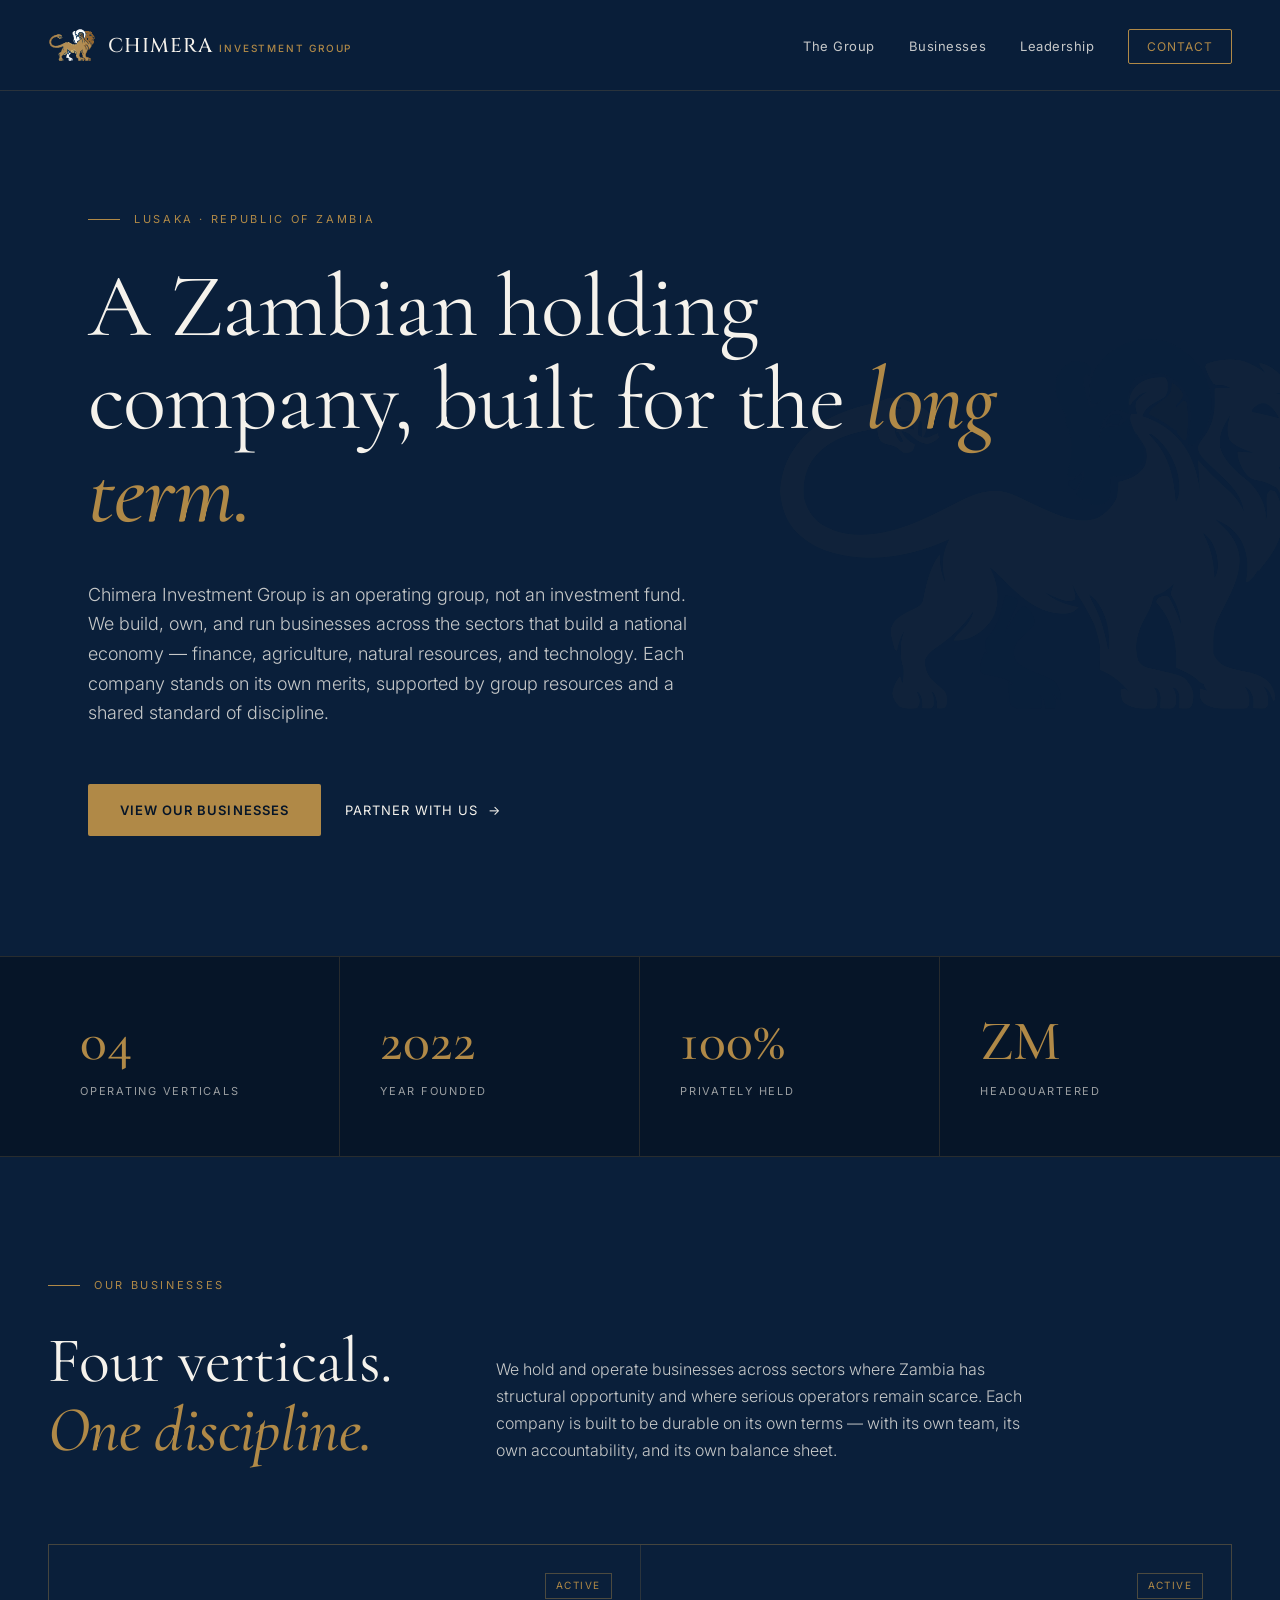
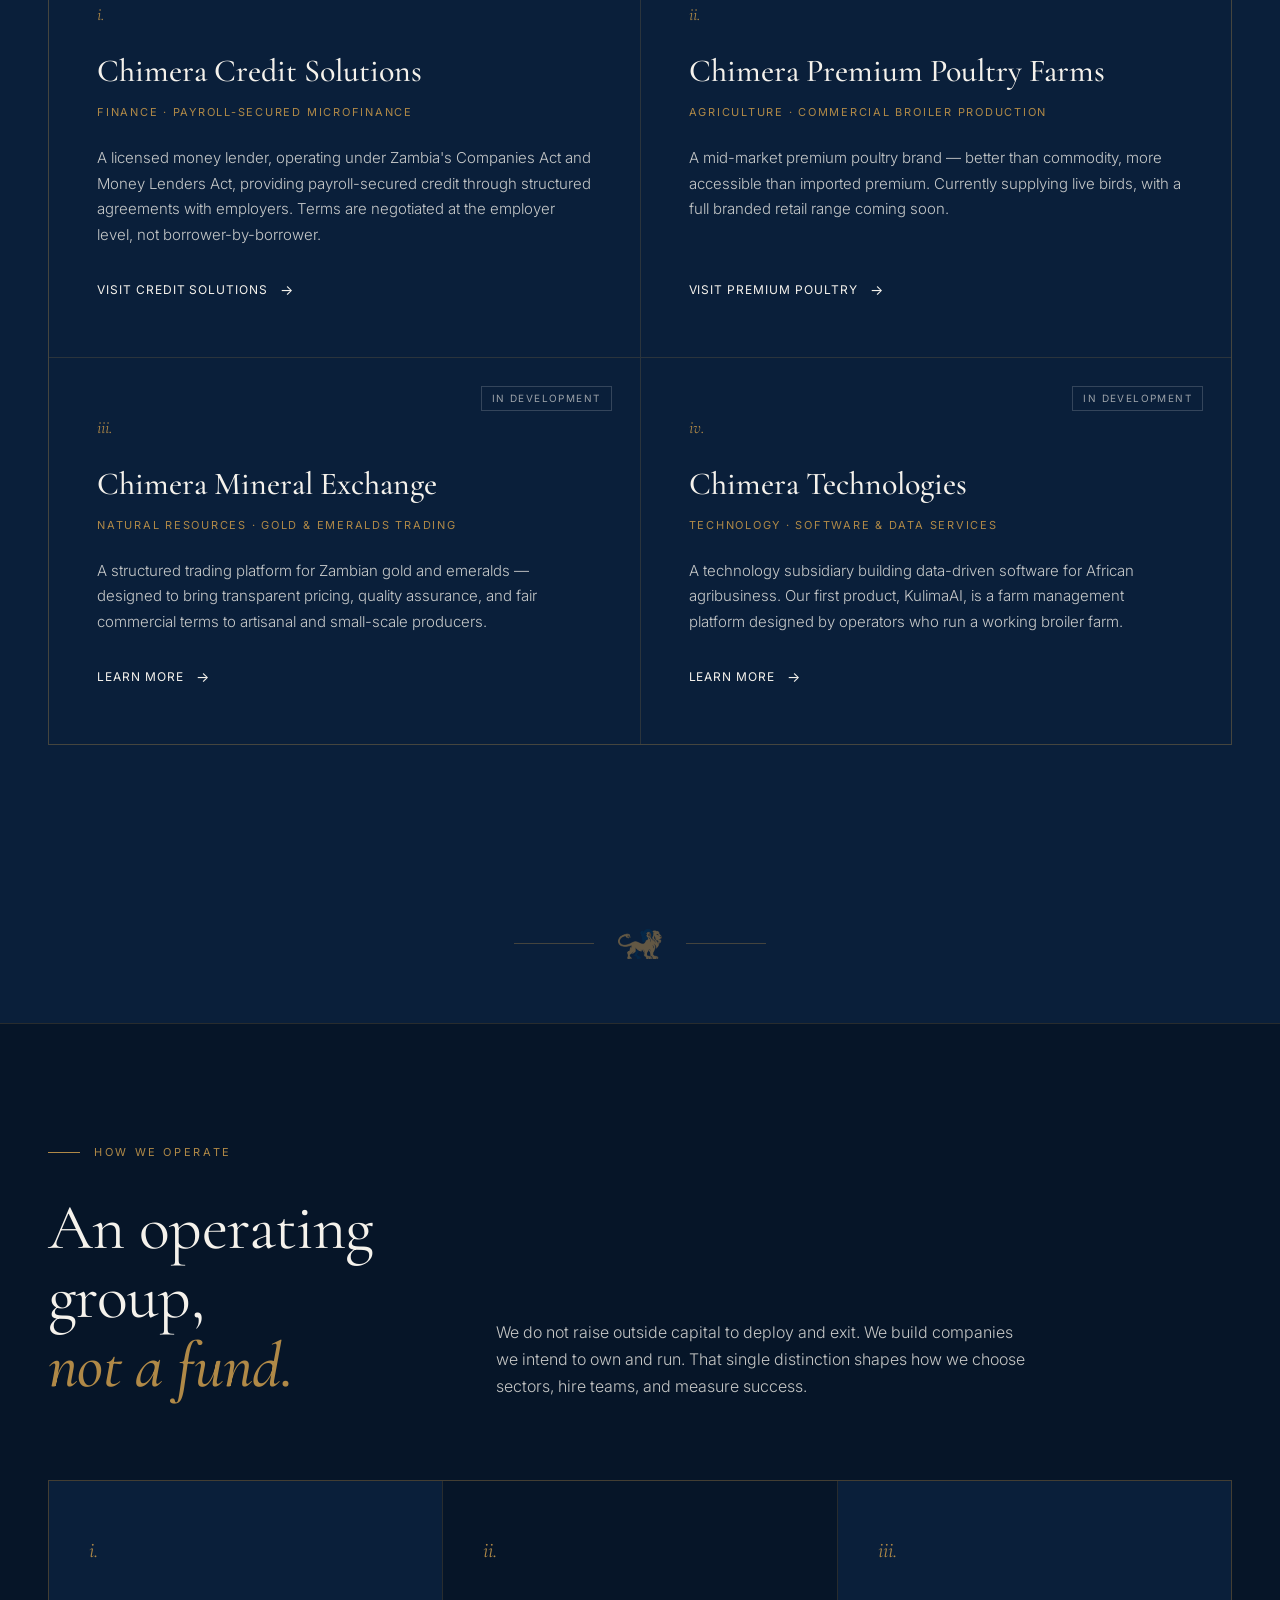
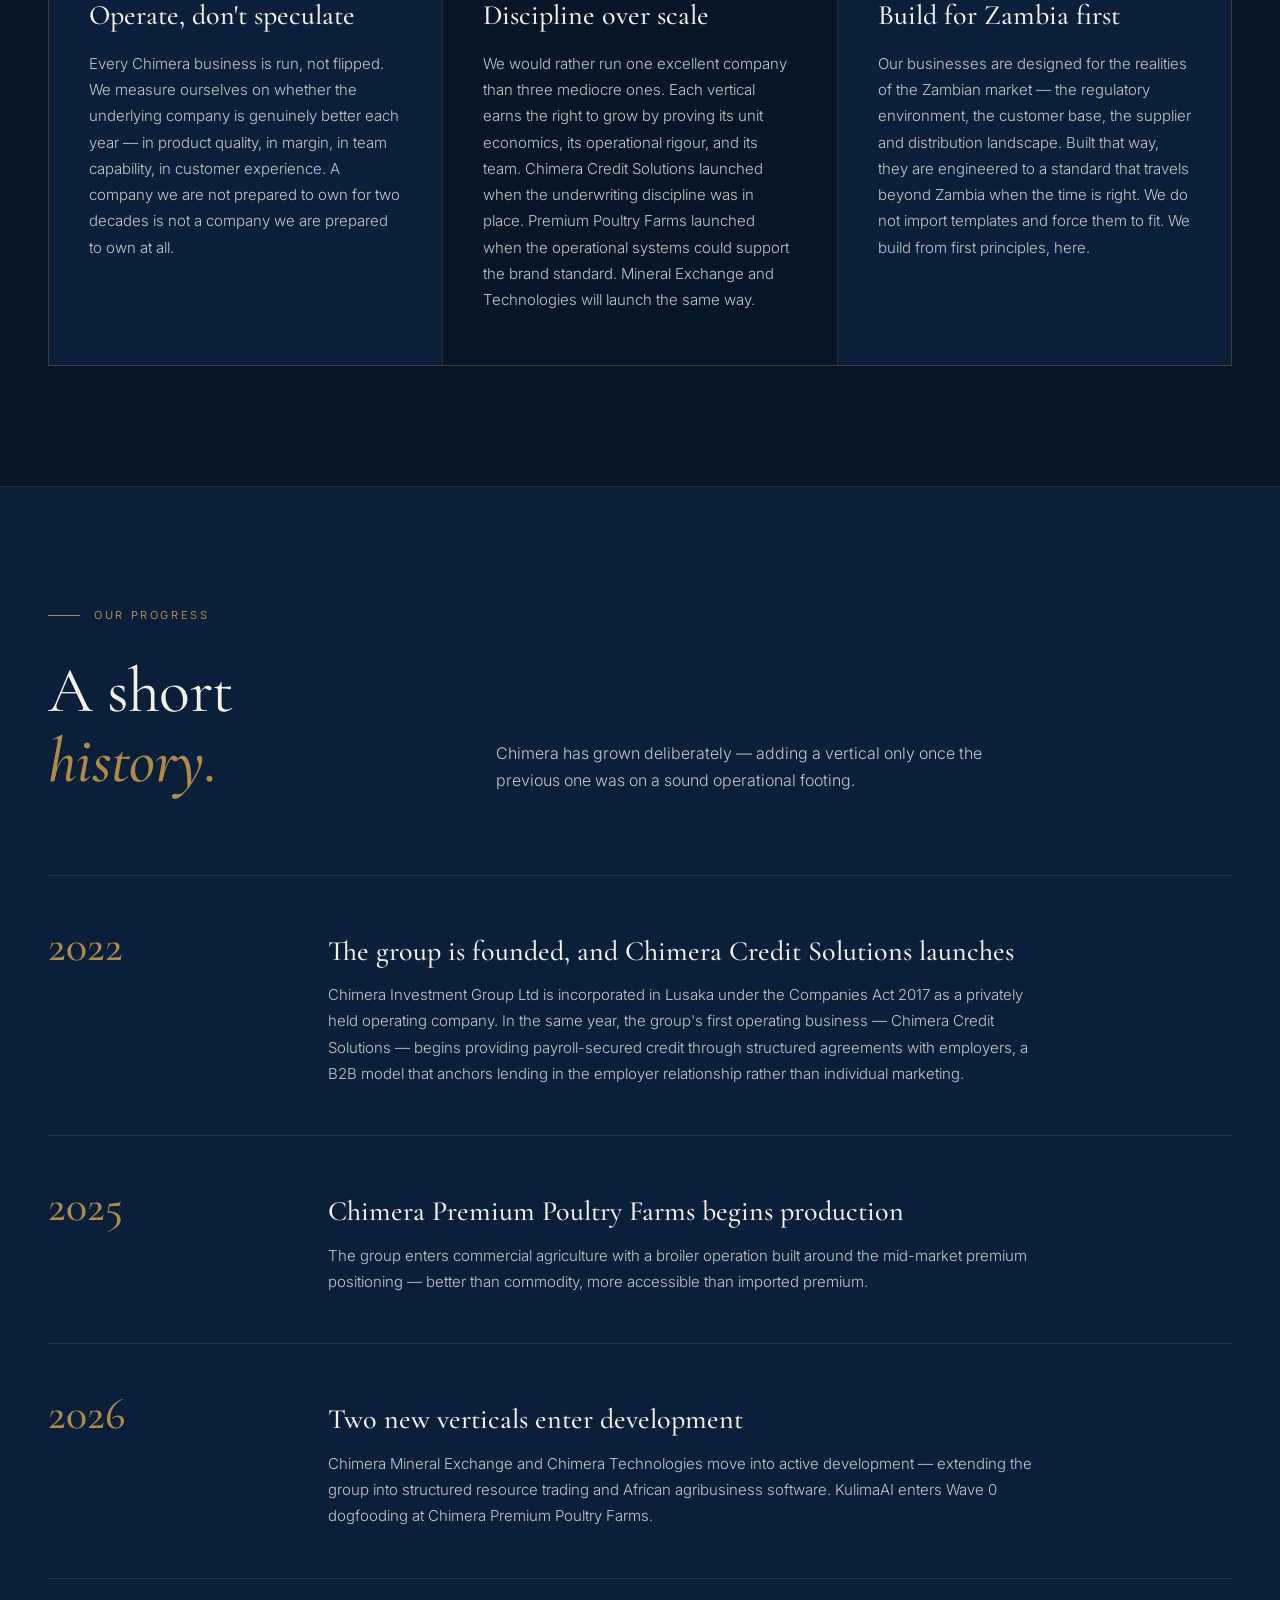
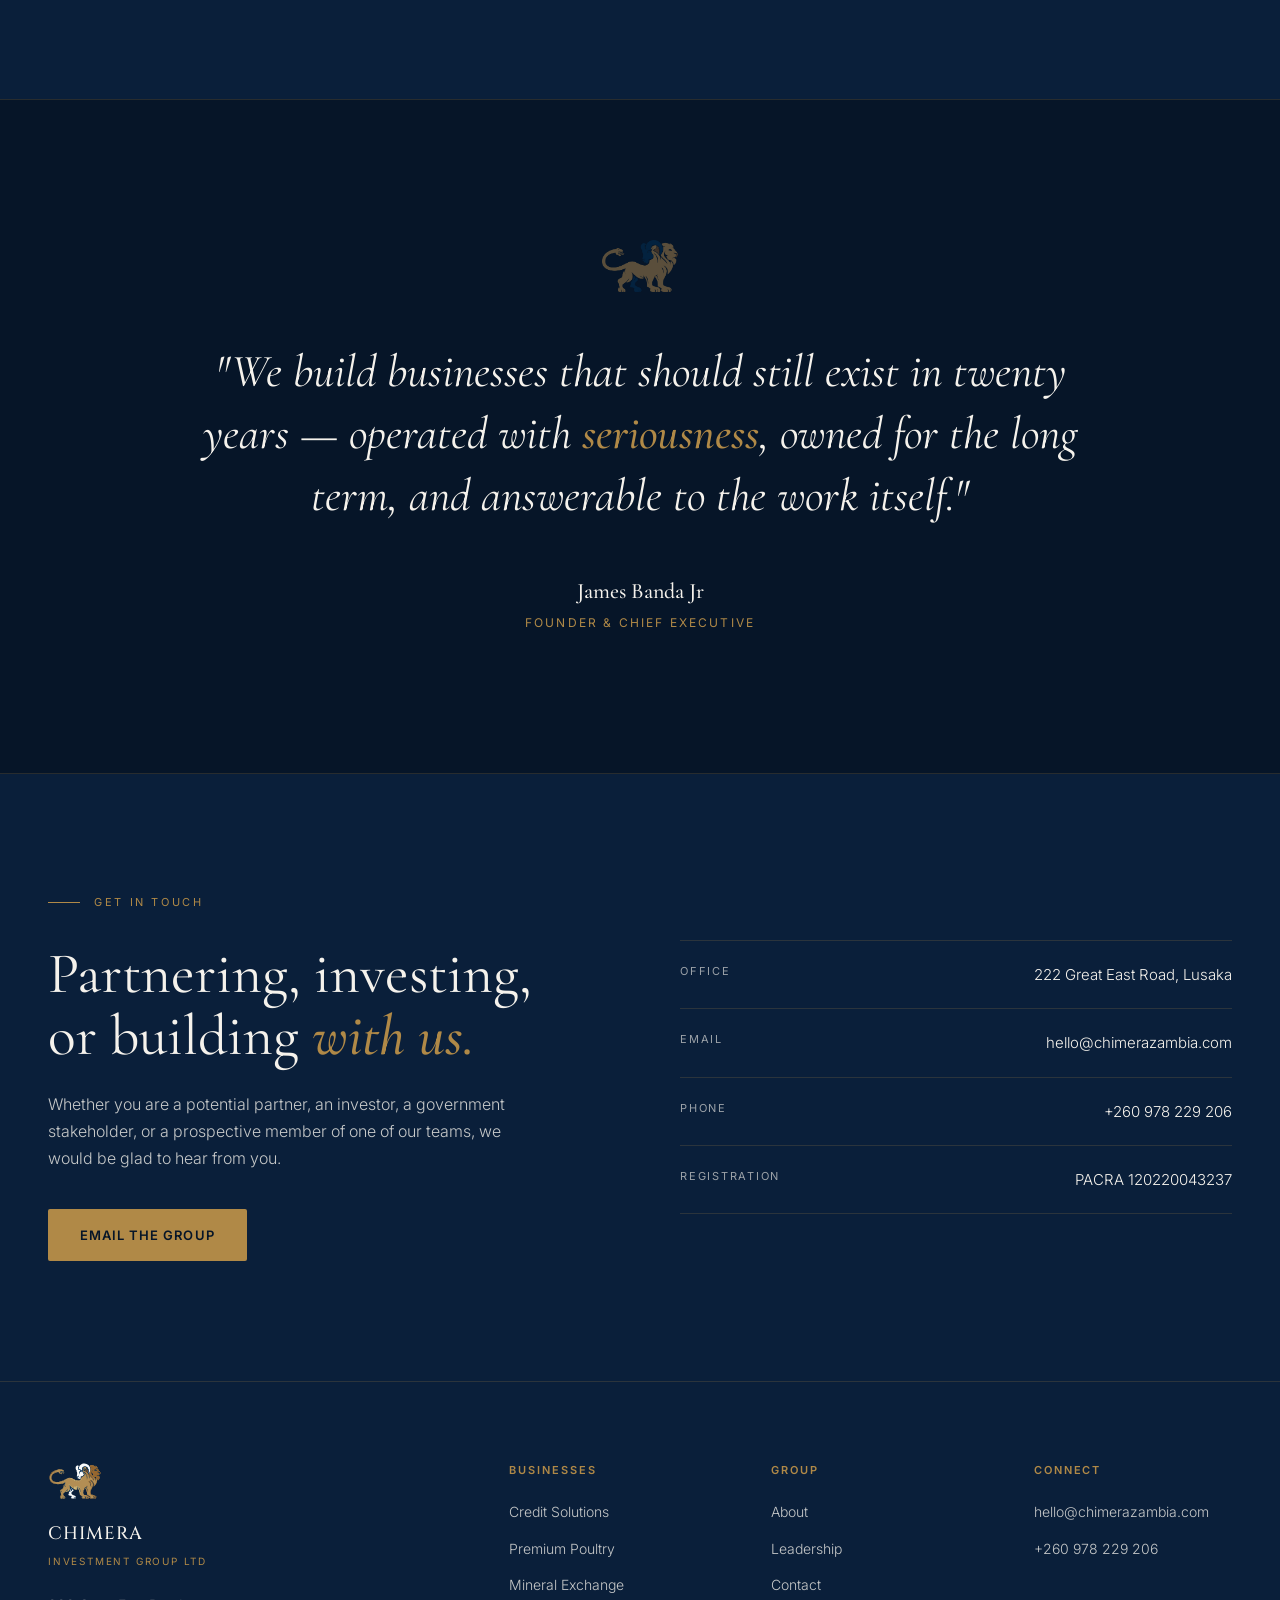
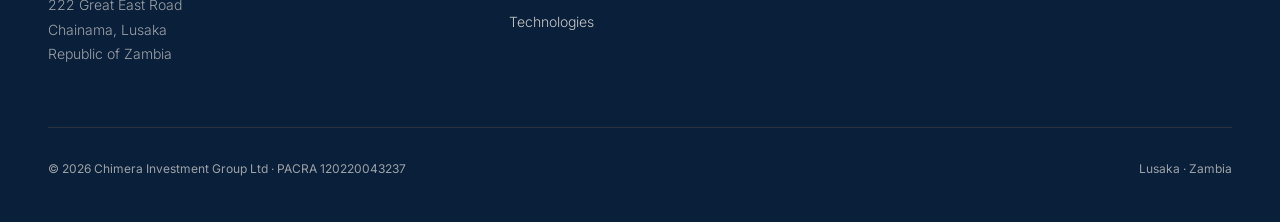
==== index.html @ 6d08f5a2 "Add files via upload Initial site" ====
<!DOCTYPE html>
<html lang="en">
<head>
<meta charset="UTF-8">
<meta name="viewport" content="width=device-width, initial-scale=1.0">
<title>Chimera Investment Group — Lusaka, Zambia</title>
<meta name="description" content="A Zambian operating group building durable businesses across finance, agriculture, natural resources, and technology.">
<link rel="preconnect" href="https://fonts.googleapis.com">
<link rel="preconnect" href="https://fonts.gstatic.com" crossorigin>
<link href="https://fonts.googleapis.com/css2?family=Cinzel:wght@400;500;600&family=Cormorant+Garamond:ital,wght@0,400;0,500;0,600;1,400;1,500&family=Inter:wght@300;400;500;600&display=swap" rel="stylesheet">
<link rel="icon" type="image/png" sizes="32x32" href="assets/favicon-32.png">
<link rel="icon" type="image/png" sizes="16x16" href="assets/favicon-16.png">
<link rel="apple-touch-icon" sizes="180x180" href="assets/apple-touch-icon.png">
<link rel="icon" href="assets/favicon.ico" sizes="any">
<meta property="og:type" content="website">
<meta property="og:site_name" content="Chimera Investment Group">
<meta property="og:title" content="Chimera Investment Group — Lusaka, Zambia">
<meta property="og:description" content="A Zambian operating group building durable businesses across finance, agriculture, natural resources, and technology.">
<meta property="og:url" content="https://chimerazambia.com/">
<meta property="og:image" content="https://chimerazambia.com/assets/chimera-logo-navy-bg.jpg">
<meta property="og:image:width" content="842">
<meta property="og:image:height" content="596">
<meta name="twitter:card" content="summary_large_image">
<meta name="twitter:title" content="Chimera Investment Group — Lusaka, Zambia">
<meta name="twitter:description" content="A Zambian operating group building durable businesses across finance, agriculture, natural resources, and technology.">
<meta name="twitter:image" content="https://chimerazambia.com/assets/chimera-logo-navy-bg.jpg">
<link rel="stylesheet" href="styles.css">
</head>
<body>

<!-- =============================================================
     NAVIGATION
     ============================================================= -->
<nav>
  <a href="index.html" class="logo">
    <img class="logo-mark" src="assets/chimera-mark-navy.svg" alt="Chimera Investment Group" width="44" height="31">
    <span class="logo-name">
      CHIMERA
      <span class="logo-sub">Investment Group</span>
    </span>
  </a>
  <ul class="nav-links">
    <li><a href="about.html">The Group</a></li>
    <li><a href="businesses.html">Businesses</a></li>
    <li><a href="leadership.html">Leadership</a></li>
    <li><a href="contact.html" class="nav-contact">Contact</a></li>
  </ul>
</nav>

<!-- =============================================================
     HERO
     ============================================================= -->
<section class="hero">
  <!-- Chimera mark watermark - decorative signature element -->
  <img class="hero-watermark" src="assets/chimera-mark-hires.png" alt="">

  <div class="eyebrow">Lusaka · Republic of Zambia</div>
  <h1>A Zambian holding company, built for the <em>long term.</em></h1>
  <p class="hero-lead">
    Chimera Investment Group is an operating group, not an investment fund. We build, own, and run businesses across the sectors that build a national economy — finance, agriculture, natural resources, and technology. Each company stands on its own merits, supported by group resources and a shared standard of discipline.
  </p>
  <div class="hero-actions">
    <a href="businesses.html" class="btn-primary">View our businesses</a>
    <a href="contact.html" class="btn-text">Partner with us</a>
  </div>
</section>

<!-- =============================================================
     GLANCE BAND
     ============================================================= -->
<div class="glance">
  <div class="glance-inner">
    <div class="glance-cell">
      <div class="glance-value">04</div>
      <div class="glance-label">Operating Verticals</div>
    </div>
    <div class="glance-cell">
      <div class="glance-value">2022</div>
      <div class="glance-label">Year Founded</div>
    </div>
    <div class="glance-cell">
      <div class="glance-value">100%</div>
      <div class="glance-label">Privately Held</div>
    </div>
    <div class="glance-cell">
      <div class="glance-value">ZM</div>
      <div class="glance-label">Headquartered</div>
    </div>
  </div>
</div>

<!-- =============================================================
     THE BUSINESSES
     ============================================================= -->
<section class="section">
  <div class="section-inner">
    <div class="section-head">
      <div>
        <div class="eyebrow">Our Businesses</div>
        <h2 class="section-title">Four verticals.<br><em>One discipline.</em></h2>
      </div>
      <p class="section-intro">
        We hold and operate businesses across sectors where Zambia has structural opportunity and where serious operators remain scarce. Each company is built to be durable on its own terms — with its own team, its own accountability, and its own balance sheet.
      </p>
    </div>

    <div class="sub-grid">
      <div class="sub-card">
        <span class="sub-status">Active</span>
        <div class="sub-number">i.</div>
        <h3 class="sub-name">Chimera Credit Solutions</h3>
        <div class="sub-sector">Finance · Payroll-Secured Microfinance</div>
        <p class="sub-desc">A licensed money lender, operating under Zambia's Companies Act and Money Lenders Act, providing payroll-secured credit through structured agreements with employers. Terms are negotiated at the employer level, not borrower-by-borrower.</p>
        <a href="businesses.html#credit" class="sub-link">Visit Credit Solutions</a>
      </div>

      <div class="sub-card">
        <span class="sub-status">Active</span>
        <div class="sub-number">ii.</div>
        <h3 class="sub-name">Chimera Premium Poultry Farms</h3>
        <div class="sub-sector">Agriculture · Commercial Broiler Production</div>
        <p class="sub-desc">A mid-market premium poultry brand — better than commodity, more accessible than imported premium. Currently supplying live birds, with a full branded retail range coming soon.</p>
        <a href="businesses.html#poultry" class="sub-link">Visit Premium Poultry</a>
      </div>

      <div class="sub-card">
        <span class="sub-status dev">In Development</span>
        <div class="sub-number">iii.</div>
        <h3 class="sub-name">Chimera Mineral Exchange</h3>
        <div class="sub-sector">Natural Resources · Gold &amp; Emeralds Trading</div>
        <p class="sub-desc">A structured trading platform for Zambian gold and emeralds — designed to bring transparent pricing, quality assurance, and fair commercial terms to artisanal and small-scale producers.</p>
        <a href="businesses.html#minerals" class="sub-link">Learn More</a>
      </div>

      <div class="sub-card">
        <span class="sub-status dev">In Development</span>
        <div class="sub-number">iv.</div>
        <h3 class="sub-name">Chimera Technologies</h3>
        <div class="sub-sector">Technology · Software &amp; Data Services</div>
        <p class="sub-desc">A technology subsidiary building data-driven software for African agribusiness. Our first product, KulimaAI, is a farm management platform designed by operators who run a working broiler farm.</p>
        <a href="businesses.html#tech" class="sub-link">Learn More</a>
      </div>
    </div>
  </div>
</section>

<!-- Fleuron section divider — signature element -->
<div class="fleuron">
  <span class="fleuron-rule left"></span>
  <img class="fleuron-mark" src="assets/chimera-mark-hires.png" alt="">
  <span class="fleuron-rule right"></span>
</div>

<!-- =============================================================
     HOW WE OPERATE
     ============================================================= -->
<section class="section section-deep">
  <div class="section-inner">
    <div class="section-head">
      <div>
        <div class="eyebrow">How We Operate</div>
        <h2 class="section-title">An operating group,<br><em>not a fund.</em></h2>
      </div>
      <p class="section-intro">
        We do not raise outside capital to deploy and exit. We build companies we intend to own and run. That single distinction shapes how we choose sectors, hire teams, and measure success.
      </p>
    </div>

    <div class="approach-grid">
      <div class="approach-item approach-item-light">
        <div class="approach-num">i.</div>
        <h3 class="approach-title">Operate, don't speculate</h3>
        <p class="approach-text">Every Chimera business is run, not flipped. We measure ourselves on whether the underlying company is genuinely better each year — in product quality, in margin, in team capability, in customer experience. A company we are not prepared to own for two decades is not a company we are prepared to own at all.</p>
      </div>
      <div class="approach-item">
        <div class="approach-num">ii.</div>
        <h3 class="approach-title">Discipline over scale</h3>
        <p class="approach-text">We would rather run one excellent company than three mediocre ones. Each vertical earns the right to grow by proving its unit economics, its operational rigour, and its team. Chimera Credit Solutions launched when the underwriting discipline was in place. Premium Poultry Farms launched when the operational systems could support the brand standard. Mineral Exchange and Technologies will launch the same way.</p>
      </div>
      <div class="approach-item approach-item-light">
        <div class="approach-num">iii.</div>
        <h3 class="approach-title">Build for Zambia first</h3>
        <p class="approach-text">Our businesses are designed for the realities of the Zambian market — the regulatory environment, the customer base, the supplier and distribution landscape. Built that way, they are engineered to a standard that travels beyond Zambia when the time is right. We do not import templates and force them to fit. We build from first principles, here.</p>
      </div>
    </div>
  </div>
</section>

<!-- =============================================================
     MILESTONES
     ============================================================= -->
<section class="section">
  <div class="section-inner">
    <div class="section-head">
      <div>
        <div class="eyebrow">Our Progress</div>
        <h2 class="section-title">A short<br><em>history.</em></h2>
      </div>
      <p class="section-intro">
        Chimera has grown deliberately — adding a vertical only once the previous one was on a sound operational footing.
      </p>
    </div>
    <div class="timeline">
      <div class="milestone">
        <div class="milestone-year">2022</div>
        <div class="milestone-body">
          <h4>The group is founded, and Chimera Credit Solutions launches</h4>
          <p>Chimera Investment Group Ltd is incorporated in Lusaka under the Companies Act 2017 as a privately held operating company. In the same year, the group's first operating business — Chimera Credit Solutions — begins providing payroll-secured credit through structured agreements with employers, a B2B model that anchors lending in the employer relationship rather than individual marketing.</p>
        </div>
      </div>
      <div class="milestone">
        <div class="milestone-year">2025</div>
        <div class="milestone-body">
          <h4>Chimera Premium Poultry Farms begins production</h4>
          <p>The group enters commercial agriculture with a broiler operation built around the mid-market premium positioning — better than commodity, more accessible than imported premium.</p>
        </div>
      </div>
      <div class="milestone">
        <div class="milestone-year">2026</div>
        <div class="milestone-body">
          <h4>Two new verticals enter development</h4>
          <p>Chimera Mineral Exchange and Chimera Technologies move into active development — extending the group into structured resource trading and African agribusiness software. KulimaAI enters Wave 0 dogfooding at Chimera Premium Poultry Farms.</p>
        </div>
      </div>
    </div>
  </div>
</section>

<!-- =============================================================
     FOUNDER'S LETTER / PULL QUOTE
     ============================================================= -->
<section class="letter section-deep">
  <div class="letter-inner">
    <img class="letter-mark" src="assets/chimera-mark-hires.png" alt="">
    <p class="pull-quote">
      "We build businesses that should still exist in twenty years — operated with <em>seriousness</em>, owned for the long term, and answerable to the work itself."
    </p>
    <div class="quote-name">James Banda Jr</div>
    <div class="quote-title">Founder &amp; Chief Executive</div>
  </div>
</section>

<!-- =============================================================
     CONTACT CTA
     ============================================================= -->
<section class="section">
  <div class="section-inner">
    <div class="contact-grid">
      <div>
        <div class="eyebrow">Get in touch</div>
        <h2 class="contact-title">Partnering, investing,<br>or building <em>with us.</em></h2>
        <p class="contact-text">
          Whether you are a potential partner, an investor, a government stakeholder, or a prospective member of one of our teams, we would be glad to hear from you.
        </p>
        <a href="mailto:hello@chimerazambia.com" class="btn-primary">Email the group</a>
      </div>
      <div class="contact-details">
        <div class="contact-row"><span class="contact-row-label">Office</span><span class="contact-row-value">222 Great East Road, Lusaka</span></div>
        <div class="contact-row"><span class="contact-row-label">Email</span><span class="contact-row-value">hello@chimerazambia.com</span></div>
        <div class="contact-row"><span class="contact-row-label">Phone</span><span class="contact-row-value">+260 978 229 206</span></div>
        <div class="contact-row"><span class="contact-row-label">Registration</span><span class="contact-row-value">PACRA 120220043237</span></div>
      </div>
    </div>
  </div>
</section>

<!-- =============================================================
     FOOTER
     ============================================================= -->
<footer>
  <div class="footer-inner">
    <div>
      <img class="footer-mark" src="assets/chimera-mark-navy.svg" alt="Chimera">
      <div class="footer-brand">CHIMERA</div>
      <div class="footer-sub">Investment Group Ltd</div>
      <p class="footer-address">222 Great East Road<br>Chainama, Lusaka<br>Republic of Zambia</p>
    </div>
    <div>
      <div class="footer-heading">Businesses</div>
      <ul class="footer-list">
        <li><a href="businesses.html#credit">Credit Solutions</a></li>
        <li><a href="businesses.html#poultry">Premium Poultry</a></li>
        <li><a href="businesses.html#minerals">Mineral Exchange</a></li>
        <li><a href="businesses.html#tech">Technologies</a></li>
      </ul>
    </div>
    <div>
      <div class="footer-heading">Group</div>
      <ul class="footer-list">
        <li><a href="about.html">About</a></li>
        <li><a href="leadership.html">Leadership</a></li>
        <li><a href="contact.html">Contact</a></li>
      </ul>
    </div>
    <div>
      <div class="footer-heading">Connect</div>
      <ul class="footer-list">
        <li><a href="mailto:hello@chimerazambia.com">hello@chimerazambia.com</a></li>
        <li><a href="tel:+260978229206">+260 978 229 206</a></li>
      </ul>
    </div>
  </div>
  <div class="footer-bottom">
    <div>© 2026 Chimera Investment Group Ltd · PACRA 120220043237</div>
    <div>Lusaka · Zambia</div>
  </div>
</footer>

</body>
</html>
---- styles.css ----
/* =============================================================
   CHIMERAZAMBIA.COM — SHARED DESIGN SYSTEM
   Phase 1 brand locks applied throughout.
   ============================================================= */

:root {
  --navy: #0a1f3a;
  --navy-deep: #061528;
  --navy-line: rgba(176, 137, 71, 0.2);
  --navy-line-strong: rgba(176, 137, 71, 0.35);
  --gold: #b08947;
  --gold-soft: #c9a872;
  --cream: #f5f2ec;
  --muted: rgba(245, 242, 236, 0.62);
  --muted-strong: rgba(245, 242, 236, 0.8);
}

* { margin: 0; padding: 0; box-sizing: border-box; }
html { scroll-behavior: smooth; }

body {
  font-family: 'Inter', system-ui, sans-serif;
  background: var(--navy);
  color: var(--cream);
  line-height: 1.55;
  -webkit-font-smoothing: antialiased;
  text-rendering: optimizeLegibility;
}

a { color: inherit; }
img { max-width: 100%; display: block; }

/* =============================================================
   NAVIGATION
   ============================================================= */

nav {
  padding: 28px 48px;
  display: flex;
  justify-content: space-between;
  align-items: center;
  border-bottom: 1px solid var(--navy-line);
  position: sticky;
  top: 0;
  background: rgba(10, 31, 58, 0.92);
  backdrop-filter: blur(12px);
  z-index: 50;
}

.logo {
  font-family: 'Cinzel', serif;
  font-weight: 500;
  font-size: 20px;
  letter-spacing: 0.05em;
  text-decoration: none;
  color: var(--cream);
  display: flex;
  align-items: center;
  gap: 12px;
}

.logo-mark { height: 34px; width: auto; flex-shrink: 0; display: block; }
.logo-name { display: inline-block; }
.logo-sub {
  font-family: 'Inter', sans-serif;
  font-size: 10px;
  letter-spacing: 0.18em;
  text-transform: uppercase;
  color: var(--gold);
  margin-top: 2px;
  font-weight: 500;
}

.nav-links { display: flex; gap: 34px; list-style: none; align-items: center; }
.nav-links a {
  text-decoration: none; font-size: 13px; letter-spacing: 0.04em;
  font-weight: 400; transition: color 0.2s; color: var(--muted-strong);
}
.nav-links a:hover, .nav-links a.active { color: var(--gold); }

.nav-contact {
  border: 1px solid var(--gold); color: var(--gold) !important;
  padding: 9px 18px; border-radius: 2px; font-size: 12px !important;
  letter-spacing: 0.08em !important; text-transform: uppercase;
  transition: background 0.2s, color 0.2s;
}
.nav-contact:hover { background: var(--gold); color: var(--navy-deep) !important; }

/* =============================================================
   HERO
   ============================================================= */

.hero {
  padding: 120px 48px 120px;
  max-width: 1200px;
  margin: 0 auto;
  position: relative;
}

.hero-watermark {
  position: absolute;
  top: 50%; right: -80px;
  transform: translateY(-50%);
  width: 540px; height: auto;
  opacity: 0.04;
  pointer-events: none;
  z-index: 0;
}

.hero > *:not(.hero-watermark) { position: relative; z-index: 1; }

.eyebrow {
  font-size: 11px; letter-spacing: 0.24em; text-transform: uppercase;
  color: var(--gold); margin-bottom: 32px;
  display: flex; align-items: center; gap: 14px;
}
.eyebrow::before {
  content: ''; width: 32px; height: 1px; background: var(--gold);
}

.hero h1 {
  font-family: 'Cormorant Garamond', serif; font-weight: 400;
  font-size: clamp(48px, 7vw, 92px); line-height: 1.04;
  letter-spacing: -0.01em; max-width: 940px; margin-bottom: 40px;
}
.hero h1 em { font-style: italic; color: var(--gold); font-weight: 500; }

.hero-lead {
  font-size: 18px; line-height: 1.65; max-width: 620px;
  color: var(--muted-strong); margin-bottom: 56px; font-weight: 300;
}

.hero-actions { display: flex; gap: 24px; align-items: center; flex-wrap: wrap; }

.btn-primary {
  background: var(--gold); color: var(--navy-deep); text-decoration: none;
  padding: 16px 32px; font-size: 13px; letter-spacing: 0.08em;
  text-transform: uppercase; font-weight: 600; border-radius: 2px;
  transition: background 0.2s;
  display: inline-flex; align-items: center; gap: 10px;
}
.btn-primary:hover { background: var(--gold-soft); }

.btn-text {
  text-decoration: none; font-size: 13px; letter-spacing: 0.08em;
  text-transform: uppercase; color: var(--cream); display: inline-flex;
  align-items: center; gap: 10px; transition: gap 0.3s, color 0.3s;
}
.btn-text:hover { gap: 18px; color: var(--gold); }
.btn-text::after { content: '→'; font-weight: 400; }

/* =============================================================
   SECTION SCAFFOLD
   ============================================================= */

.section { padding: 120px 48px; }
.section-deep { background: var(--navy-deep); border-top: 1px solid var(--navy-line); border-bottom: 1px solid var(--navy-line); }
.section-inner { max-width: 1200px; margin: 0 auto; }

.section-head {
  display: grid; grid-template-columns: 1fr 2fr; gap: 80px;
  margin-bottom: 80px; align-items: end;
}

.section-title {
  font-family: 'Cormorant Garamond', serif; font-weight: 400;
  font-size: clamp(40px, 5vw, 64px); line-height: 1.08; letter-spacing: -0.01em;
}
.section-title em { font-style: italic; color: var(--gold); font-weight: 500; }

.section-intro {
  font-size: 16px; line-height: 1.7; color: var(--muted-strong);
  max-width: 540px; font-weight: 300;
}

.fleuron {
  display: flex; align-items: center; justify-content: center;
  padding: 64px 0;
}
.fleuron-mark { height: 30px; width: auto; opacity: 0.55; }
.fleuron-rule {
  width: 80px; height: 1px; background: var(--navy-line-strong);
}
.fleuron-rule.left { margin-right: 24px; }
.fleuron-rule.right { margin-left: 24px; }

/* =============================================================
   GLANCE BAND (STATS)
   ============================================================= */

.glance { border-top: 1px solid var(--navy-line); border-bottom: 1px solid var(--navy-line); background: var(--navy-deep); }
.glance-inner {
  max-width: 1200px; margin: 0 auto; display: grid;
  grid-template-columns: repeat(4, 1fr);
}
.glance-cell { padding: 56px 40px; border-right: 1px solid var(--navy-line); }
.glance-cell:last-child { border-right: none; }
.glance-value {
  font-family: 'Cormorant Garamond', serif; font-size: 56px;
  color: var(--gold); font-weight: 500; line-height: 1; margin-bottom: 14px;
}
.glance-label {
  font-size: 11px; letter-spacing: 0.16em; text-transform: uppercase; color: var(--muted);
}

/* =============================================================
   SUBSIDIARY GRID
   ============================================================= */

.sub-grid {
  display: grid; grid-template-columns: 1fr 1fr; gap: 1px;
  background: var(--navy-line); border: 1px solid var(--navy-line);
}
.sub-card {
  background: var(--navy); padding: 56px 48px; display: flex;
  flex-direction: column; min-height: 360px; position: relative; transition: background 0.3s;
}
.sub-card:hover { background: rgba(176, 137, 71, 0.05); }

.sub-status {
  position: absolute; top: 28px; right: 28px; font-size: 10px;
  letter-spacing: 0.14em; text-transform: uppercase; color: var(--gold);
  padding: 4px 10px; border: 1px solid rgba(176, 137, 71, 0.4);
}
.sub-status.dev { color: var(--muted); border-color: rgba(245, 242, 236, 0.18); }
.sub-number {
  font-family: 'Cormorant Garamond', serif; font-size: 18px;
  color: var(--gold); margin-bottom: 24px; font-style: italic;
}
.sub-name {
  font-family: 'Cormorant Garamond', serif; font-size: 32px;
  line-height: 1.15; margin-bottom: 14px; font-weight: 500;
}
.sub-sector {
  font-size: 11px; letter-spacing: 0.16em; text-transform: uppercase;
  color: var(--gold); margin-bottom: 24px;
}
.sub-desc { font-size: 15px; line-height: 1.7; color: var(--muted-strong); margin-bottom: auto; font-weight: 300; }
.sub-link {
  margin-top: 32px; text-decoration: none; font-size: 12px; letter-spacing: 0.08em;
  text-transform: uppercase; display: inline-flex; align-items: center; gap: 12px;
  transition: gap 0.3s, color 0.3s; color: var(--cream);
}
.sub-link:hover { gap: 20px; color: var(--gold); }
.sub-link::after { content: '→'; font-size: 14px; }

/* =============================================================
   APPROACH / PRINCIPLES GRID
   ============================================================= */

.approach-grid {
  display: grid; grid-template-columns: repeat(3, 1fr); gap: 1px;
  background: var(--navy-line); border: 1px solid var(--navy-line); margin-top: 24px;
}
.approach-item { background: var(--navy-deep); padding: 52px 40px; }
.approach-item-light { background: var(--navy); }
.approach-num {
  font-family: 'Cormorant Garamond', serif; font-style: italic;
  font-size: 22px; color: var(--gold); margin-bottom: 32px;
}
.approach-title { font-family: 'Cormorant Garamond', serif; font-size: 28px; font-weight: 500; line-height: 1.2; margin-bottom: 18px; }
.approach-text { font-size: 15px; line-height: 1.75; color: var(--muted-strong); font-weight: 300; }

/* =============================================================
   MILESTONES TIMELINE
   ============================================================= */

.timeline { border-top: 1px solid var(--navy-line); margin-top: 32px; }
.milestone {
  display: grid; grid-template-columns: 200px 1fr; gap: 80px;
  padding: 48px 0; border-bottom: 1px solid var(--navy-line); align-items: baseline;
}
.milestone-year { font-family: 'Cormorant Garamond', serif; font-size: 44px; color: var(--gold); font-weight: 500; line-height: 1; }
.milestone-body h4 { font-family: 'Cormorant Garamond', serif; font-size: 28px; font-weight: 500; margin-bottom: 14px; line-height: 1.2; }
.milestone-body p { font-size: 15px; line-height: 1.75; color: var(--muted-strong); font-weight: 300; max-width: 720px; }
.milestone-body p + p { margin-top: 16px; }

/* =============================================================
   PULL QUOTE / LETTER
   ============================================================= */

.letter { padding: 140px 48px; text-align: center; position: relative; }
.letter-mark { height: 52px; width: auto; margin: 0 auto 48px; opacity: 0.5; display: block; }
.letter-inner { max-width: 900px; margin: 0 auto; position: relative; z-index: 1; }
.pull-quote {
  font-family: 'Cormorant Garamond', serif; font-style: italic;
  font-size: clamp(28px, 4vw, 46px); line-height: 1.35; margin-bottom: 48px;
  font-weight: 400;
}
.pull-quote em { font-style: italic; color: var(--gold); font-weight: 500; }
.quote-name { font-family: 'Cormorant Garamond', serif; font-size: 22px; margin-bottom: 6px; font-weight: 500; }
.quote-title { font-size: 12px; letter-spacing: 0.18em; text-transform: uppercase; color: var(--gold); }

/* =============================================================
   CONTACT SECTION
   ============================================================= */

.contact-grid { display: grid; grid-template-columns: 1fr 1fr; gap: 80px; align-items: center; }
.contact-title { font-family: 'Cormorant Garamond', serif; font-size: clamp(36px, 4.5vw, 60px); font-weight: 400; line-height: 1.08; margin-bottom: 24px; }
.contact-title em { font-style: italic; color: var(--gold); font-weight: 500; }
.contact-text { font-size: 16px; line-height: 1.7; color: var(--muted-strong); font-weight: 300; margin-bottom: 36px; max-width: 480px; }
.contact-details { display: flex; flex-direction: column; gap: 0; border-top: 1px solid var(--navy-line); }
.contact-row {
  display: flex; justify-content: space-between; padding: 22px 0;
  border-bottom: 1px solid var(--navy-line); gap: 24px;
}
.contact-row-label { font-size: 11px; letter-spacing: 0.16em; text-transform: uppercase; color: var(--muted); flex-shrink: 0; }
.contact-row-value { font-size: 15px; color: var(--cream); font-weight: 300; text-align: right; }

/* =============================================================
   FOOTER
   ============================================================= */

footer { padding: 80px 48px 44px; background: var(--navy); border-top: 1px solid var(--navy-line); }
.footer-inner {
  max-width: 1200px; margin: 0 auto; display: grid;
  grid-template-columns: 2fr 1fr 1fr 1fr; gap: 64px; margin-bottom: 60px;
}
.footer-brand { font-family: 'Cinzel', serif; font-weight: 500; font-size: 18px; letter-spacing: 0.05em; margin-bottom: 6px; }
.footer-sub { font-size: 10px; letter-spacing: 0.18em; text-transform: uppercase; color: var(--gold); margin-bottom: 24px; }
.footer-address { font-size: 14px; color: var(--muted); line-height: 1.75; font-weight: 300; }
.footer-heading { font-size: 11px; letter-spacing: 0.18em; text-transform: uppercase; color: var(--gold); margin-bottom: 20px; font-weight: 600; }
.footer-list { list-style: none; }
.footer-list li { margin-bottom: 12px; }
.footer-list a { text-decoration: none; font-size: 14px; font-weight: 300; color: var(--muted-strong); transition: color 0.2s; }
.footer-list a:hover { color: var(--gold); }
.footer-bottom {
  max-width: 1200px; margin: 0 auto; padding-top: 32px;
  border-top: 1px solid var(--navy-line); display: flex;
  justify-content: space-between; font-size: 12px; color: var(--muted);
}

/* =============================================================
   ABOUT / BUSINESSES / LEADERSHIP — DETAIL PAGE STYLES
   ============================================================= */

.long-form-grid { display: grid; grid-template-columns: 1fr 1fr; gap: 64px; }
.long-form-grid p {
  font-size: 17px; line-height: 1.75; color: var(--cream);
  font-weight: 300; margin-bottom: 24px;
}

.standards-list { display: flex; flex-direction: column; gap: 1px; background: var(--navy-line); border: 1px solid var(--navy-line); margin-top: 24px; }
.standard-item { background: var(--navy-deep); padding: 48px 56px; }
.standard-num { font-family: 'Cormorant Garamond', serif; font-style: italic; font-size: 18px; color: var(--gold); margin-bottom: 14px; }
.standard-title { font-family: 'Cormorant Garamond', serif; font-size: 26px; font-weight: 500; margin-bottom: 16px; }
.standard-text { font-size: 15px; line-height: 1.8; color: var(--muted-strong); font-weight: 300; max-width: 880px; }

/* Group structure diagram */
.group-diagram {
  background: var(--navy-deep);
  border: 1px solid var(--navy-line);
  padding: 64px 48px;
  text-align: center;
}
.diagram-parent {
  display: inline-block;
  border: 1px solid var(--gold);
  padding: 24px 32px;
  margin-bottom: 48px;
}
.diagram-parent .pname { font-family: 'Cormorant Garamond', serif; font-size: 24px; font-weight: 500; margin-bottom: 4px; }
.diagram-parent .psub { font-size: 10px; letter-spacing: 0.18em; text-transform: uppercase; color: var(--gold); }
.diagram-connector { width: 1px; height: 48px; background: var(--gold); margin: 0 auto 0; }
.diagram-children {
  display: grid; grid-template-columns: repeat(4, 1fr); gap: 16px; margin-top: 32px;
  position: relative;
}
.diagram-children::before {
  content: ''; position: absolute; top: -16px; left: 12.5%; width: 75%; height: 1px; background: var(--gold);
}
.diagram-child {
  border: 1px solid var(--navy-line-strong); padding: 24px 16px; background: var(--navy);
  position: relative;
}
.diagram-child::before {
  content: ''; position: absolute; top: -17px; left: 50%; transform: translateX(-50%); width: 1px; height: 16px; background: var(--gold);
}
.diagram-child .cname { font-family: 'Cormorant Garamond', serif; font-size: 16px; line-height: 1.3; margin-bottom: 6px; }
.diagram-child .cstatus { font-size: 10px; letter-spacing: 0.14em; text-transform: uppercase; color: var(--gold); }
.diagram-child .cstatus.dev { color: var(--muted); }

/* Detailed business entries */
.business-entry {
  padding: 80px 0; border-bottom: 1px solid var(--navy-line);
}
.business-entry:last-child { border-bottom: none; }
.business-meta {
  display: flex; justify-content: space-between; align-items: baseline;
  margin-bottom: 32px; flex-wrap: wrap; gap: 16px;
}
.business-sector {
  font-size: 11px; letter-spacing: 0.16em; text-transform: uppercase; color: var(--gold); font-weight: 600;
}
.business-name {
  font-family: 'Cormorant Garamond', serif; font-size: clamp(36px, 4.5vw, 56px);
  font-weight: 500; line-height: 1.1; margin-bottom: 16px; letter-spacing: -0.01em;
}
.business-tag {
  font-family: 'Cormorant Garamond', serif; font-style: italic;
  font-size: 22px; color: var(--gold); margin-bottom: 40px;
}
.business-body { display: grid; grid-template-columns: 2fr 1fr; gap: 64px; align-items: start; }
.business-body p { font-size: 16px; line-height: 1.75; color: var(--cream); font-weight: 300; margin-bottom: 20px; max-width: 720px; }
.business-body h4 { font-family: 'Cormorant Garamond', serif; font-size: 22px; font-weight: 500; margin-top: 32px; margin-bottom: 14px; }
.business-body h4:first-child { margin-top: 0; }
.business-body ul { list-style: none; padding-left: 0; margin-bottom: 24px; }
.business-body ul li {
  font-size: 15px; line-height: 1.75; color: var(--muted-strong); font-weight: 300;
  padding-left: 20px; position: relative; margin-bottom: 8px;
}
.business-body ul li::before {
  content: '·'; position: absolute; left: 4px; color: var(--gold); font-size: 20px; line-height: 1;
}

.business-side {
  background: var(--navy-deep); padding: 32px 28px;
  border: 1px solid var(--navy-line);
}
.business-side h5 { font-size: 10px; letter-spacing: 0.18em; text-transform: uppercase; color: var(--gold); margin-bottom: 16px; font-weight: 600; }
.business-side p { font-size: 14px; line-height: 1.6; color: var(--muted-strong); font-weight: 300; }
.business-side .side-row { padding: 14px 0; border-bottom: 1px solid var(--navy-line); display: flex; justify-content: space-between; gap: 16px; font-size: 13px; }
.business-side .side-row:last-child { border-bottom: none; }
.business-side .side-row .label { color: var(--muted); }
.business-side .side-row .value { color: var(--cream); font-weight: 400; }

/* Leadership page */
.leader-card {
  display: grid; grid-template-columns: 1fr 1.4fr; gap: 80px;
  padding: 80px 0; border-bottom: 1px solid var(--navy-line); align-items: start;
}
.leader-portrait {
  aspect-ratio: 4 / 5; background: linear-gradient(160deg, #112a4a 0%, #061528 100%);
  border: 1px solid var(--navy-line); position: relative; display: flex;
  align-items: flex-end; padding: 32px;
}
.leader-portrait-name {
  font-family: 'Cormorant Garamond', serif; font-size: 22px; position: relative;
}
.leader-portrait-name span { display: block; font-size: 11px; letter-spacing: 0.18em; text-transform: uppercase; color: var(--gold); font-family: 'Inter', sans-serif; margin-top: 6px; }

.leader-role-badge {
  display: inline-block; padding: 4px 12px; border: 1px solid var(--gold);
  font-size: 10px; letter-spacing: 0.18em; text-transform: uppercase; color: var(--gold);
  margin-bottom: 24px;
}
.leader-name { font-family: 'Cormorant Garamond', serif; font-size: 48px; font-weight: 500; line-height: 1.05; margin-bottom: 10px; letter-spacing: -0.01em; }
.leader-role-line { font-size: 13px; letter-spacing: 0.1em; text-transform: uppercase; color: var(--gold); margin-bottom: 36px; }
.leader-bio { font-size: 16px; line-height: 1.8; color: var(--cream); font-weight: 300; margin-bottom: 20px; max-width: 640px; }
.leader-bio em { font-style: italic; color: var(--gold); font-weight: 400; }
/* Contact page */
.contact-cards-grid {
  display: grid; grid-template-columns: repeat(2, 1fr); gap: 1px;
  background: var(--navy-line); border: 1px solid var(--navy-line); margin-top: 32px;
}
.contact-card {
  background: var(--navy-deep); padding: 48px 40px; min-height: 240px;
  display: flex; flex-direction: column;
}
.contact-card h3 {
  font-family: 'Cormorant Garamond', serif; font-size: 28px; font-weight: 500;
  margin-bottom: 16px; line-height: 1.2;
}
.contact-card p { font-size: 15px; line-height: 1.7; color: var(--muted-strong); font-weight: 300; margin-bottom: auto; }
.contact-card .email-link {
  margin-top: 28px; font-size: 14px; color: var(--gold); text-decoration: none; font-weight: 500;
  display: inline-flex; align-items: center; gap: 10px;
}
.contact-card .email-link:hover { gap: 16px; }

.map-block { height: 360px; background: var(--navy-deep); border: 1px solid var(--navy-line); margin-top: 32px; position: relative; overflow: hidden; }
/* =============================================================
   RESPONSIVE
   ============================================================= */

@media (max-width: 880px) {
  nav { padding: 20px 24px; }
  .nav-links { display: none; }
  .nav-contact { padding: 7px 14px; font-size: 11px !important; }

  .hero { padding: 80px 24px 80px; }
  .hero-watermark { display: none; }

  .glance-inner { grid-template-columns: 1fr 1fr; }
  .glance-cell { padding: 40px 24px; border-bottom: 1px solid var(--navy-line); }
  .glance-cell:nth-child(2) { border-right: none; }
  .glance-cell:nth-last-child(-n+2) { border-bottom: none; }

  .section { padding: 80px 24px; }
  .section-head { grid-template-columns: 1fr; gap: 32px; margin-bottom: 56px; }

  .sub-grid { grid-template-columns: 1fr; }
  .sub-card { padding: 40px 32px; min-height: auto; }

  .approach-grid { grid-template-columns: 1fr; }
  .approach-item { padding: 40px 32px; }

  .milestone { grid-template-columns: 1fr; gap: 16px; padding: 36px 0; }
  .milestone-year { font-size: 36px; }

  .letter { padding: 80px 24px; }

  .contact-grid { grid-template-columns: 1fr; gap: 48px; }

  .footer-inner { grid-template-columns: 1fr 1fr; gap: 40px; margin-bottom: 48px; }
  .footer-bottom { flex-direction: column; gap: 12px; align-items: flex-start; }

  .long-form-grid { grid-template-columns: 1fr; gap: 0; }
  .standard-item { padding: 36px 28px; }

  .diagram-children { grid-template-columns: 1fr 1fr; gap: 12px; }
  .diagram-children::before { display: none; }
  .diagram-child::before { display: none; }

  .business-body { grid-template-columns: 1fr; gap: 32px; }
  .business-side { padding: 28px 24px; }

  .leader-card { grid-template-columns: 1fr; gap: 32px; padding: 48px 0; }
  .leader-name { font-size: 36px; }
  .leader-portrait { max-width: 320px; }

  .contact-cards-grid { grid-template-columns: 1fr; }
  .contact-card { padding: 36px 28px; }

  .fleuron { padding: 40px 0; }
  .fleuron-rule { width: 48px; }
}

/* =============================================================
   ACCESSIBILITY
   ============================================================= */

@media (prefers-reduced-motion: reduce) {
  *, *::before, *::after {
    animation-duration: 0.01ms !important;
    transition-duration: 0.01ms !important;
  }
  html { scroll-behavior: auto; }
}

a:focus-visible, button:focus-visible {
  outline: 2px solid var(--gold);
  outline-offset: 4px;
}

/* --- logo integration additions --- */
.footer-mark { width: 54px; height: auto; display: block; margin-bottom: 20px; }
.leader-portrait { overflow: hidden; }
.leader-portrait-watermark {
  position: absolute; top: 46%; left: 50%; transform: translate(-50%, -50%);
  width: 78%; height: auto; opacity: 0.12; pointer-events: none;
}
.leader-monogram {
  position: absolute; top: 50%; left: 50%; transform: translate(-50%, -52%);
  font-family: 'Cinzel', serif; font-weight: 500; font-size: 92px;
  letter-spacing: 0.04em; color: var(--cream); opacity: 0.95; line-height: 1;
}
.leader-portrait-name { z-index: 2; }
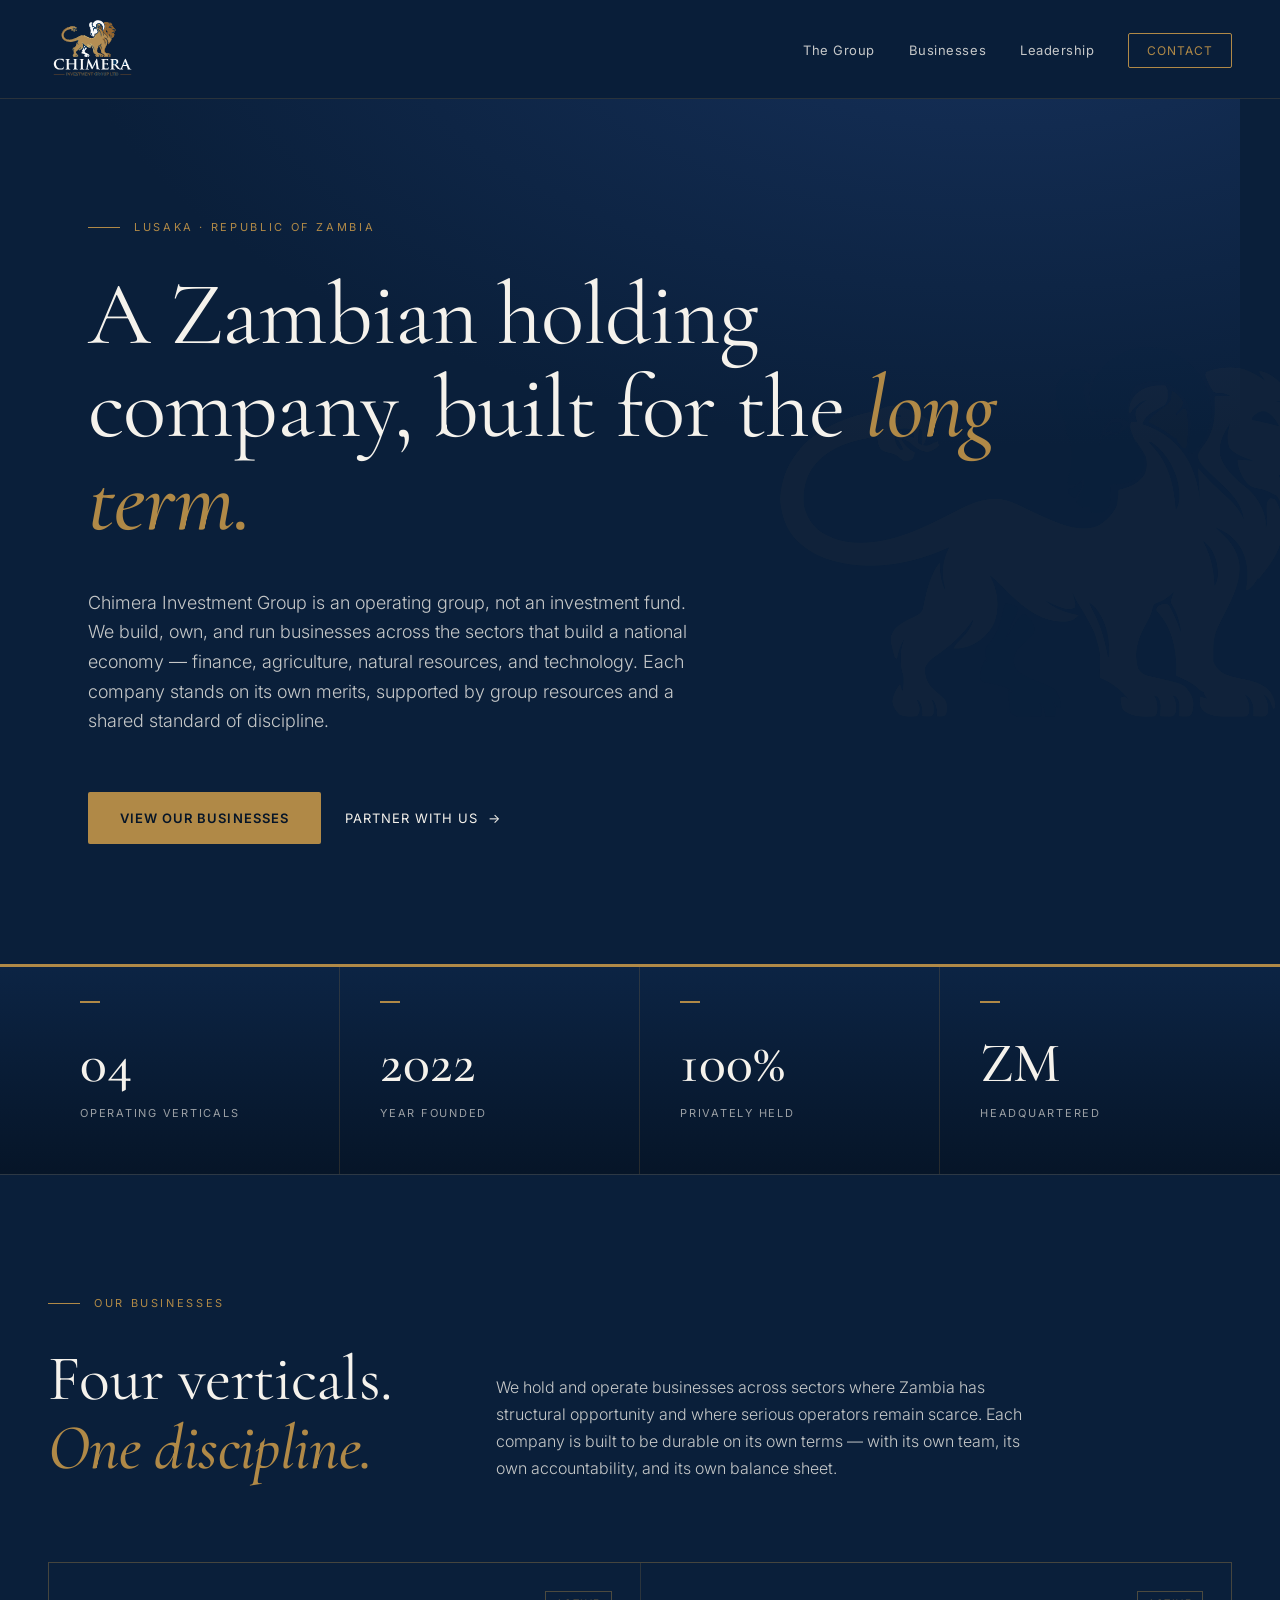
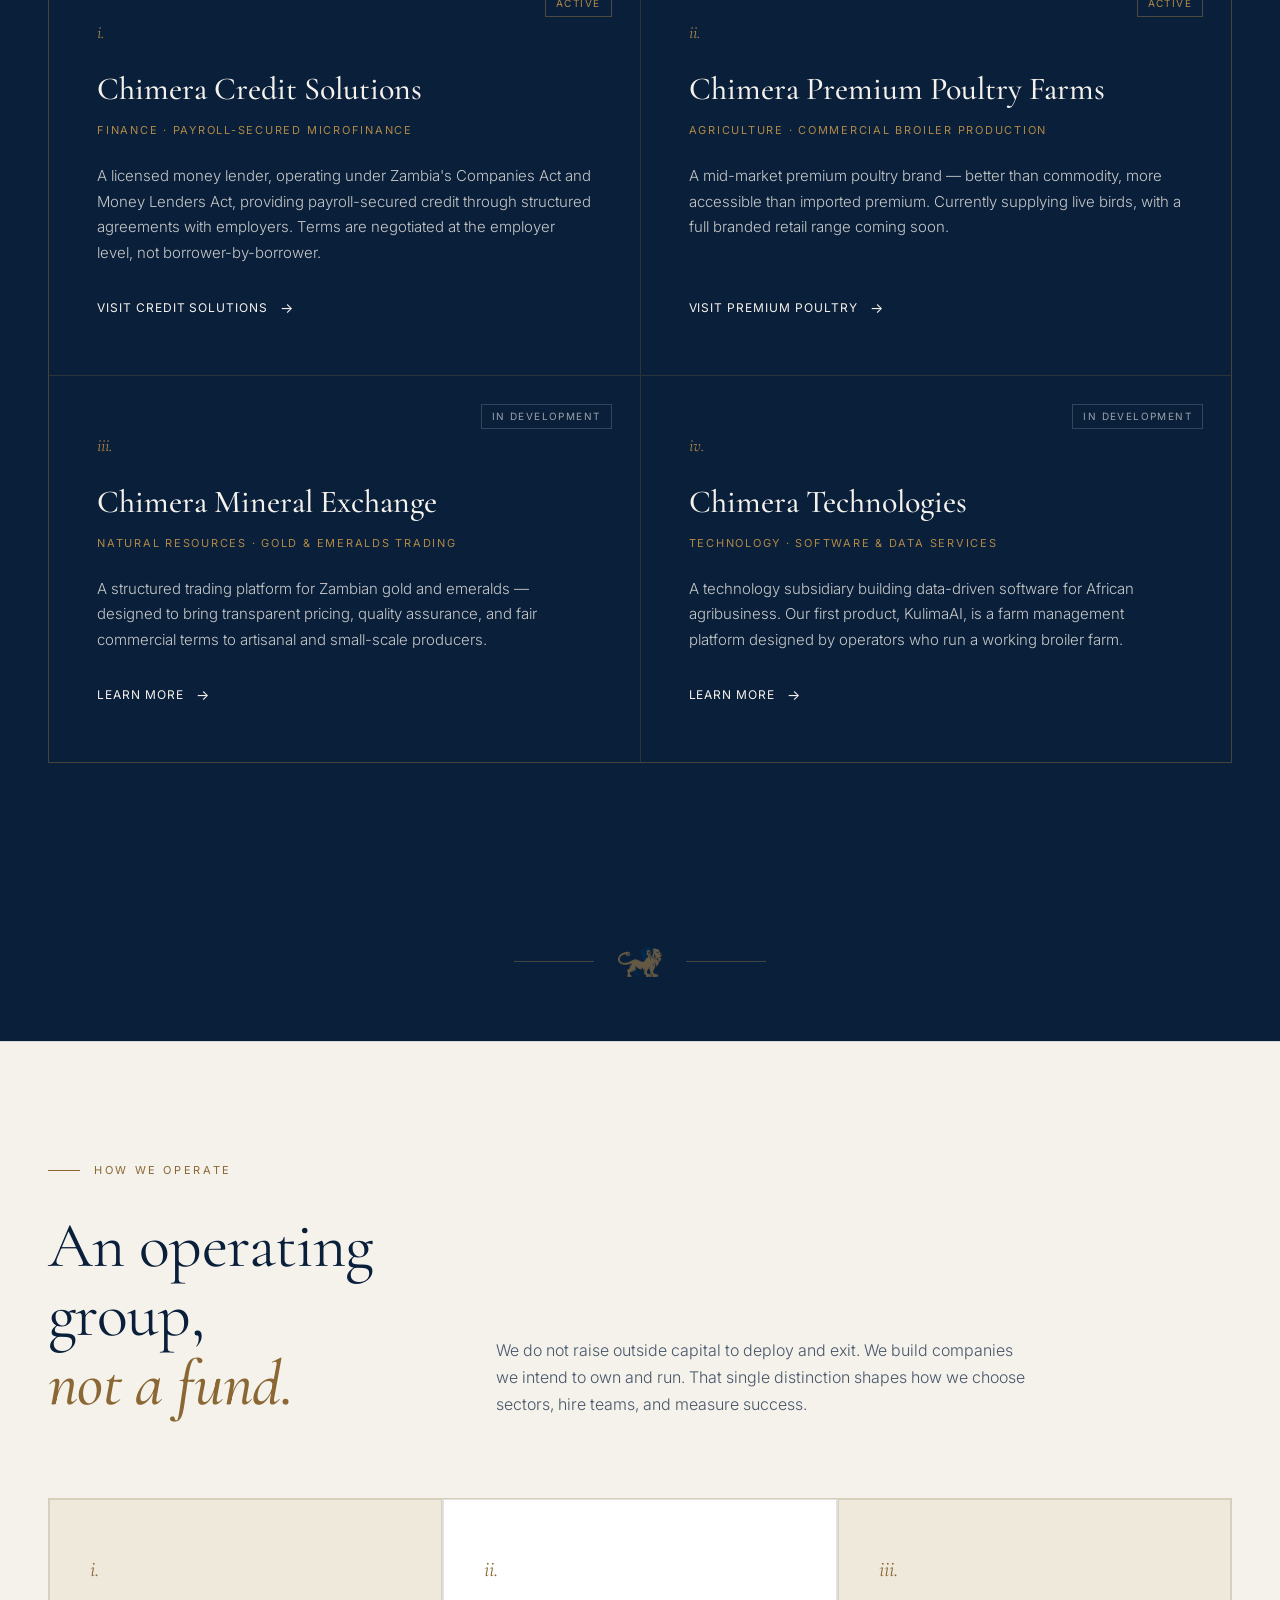
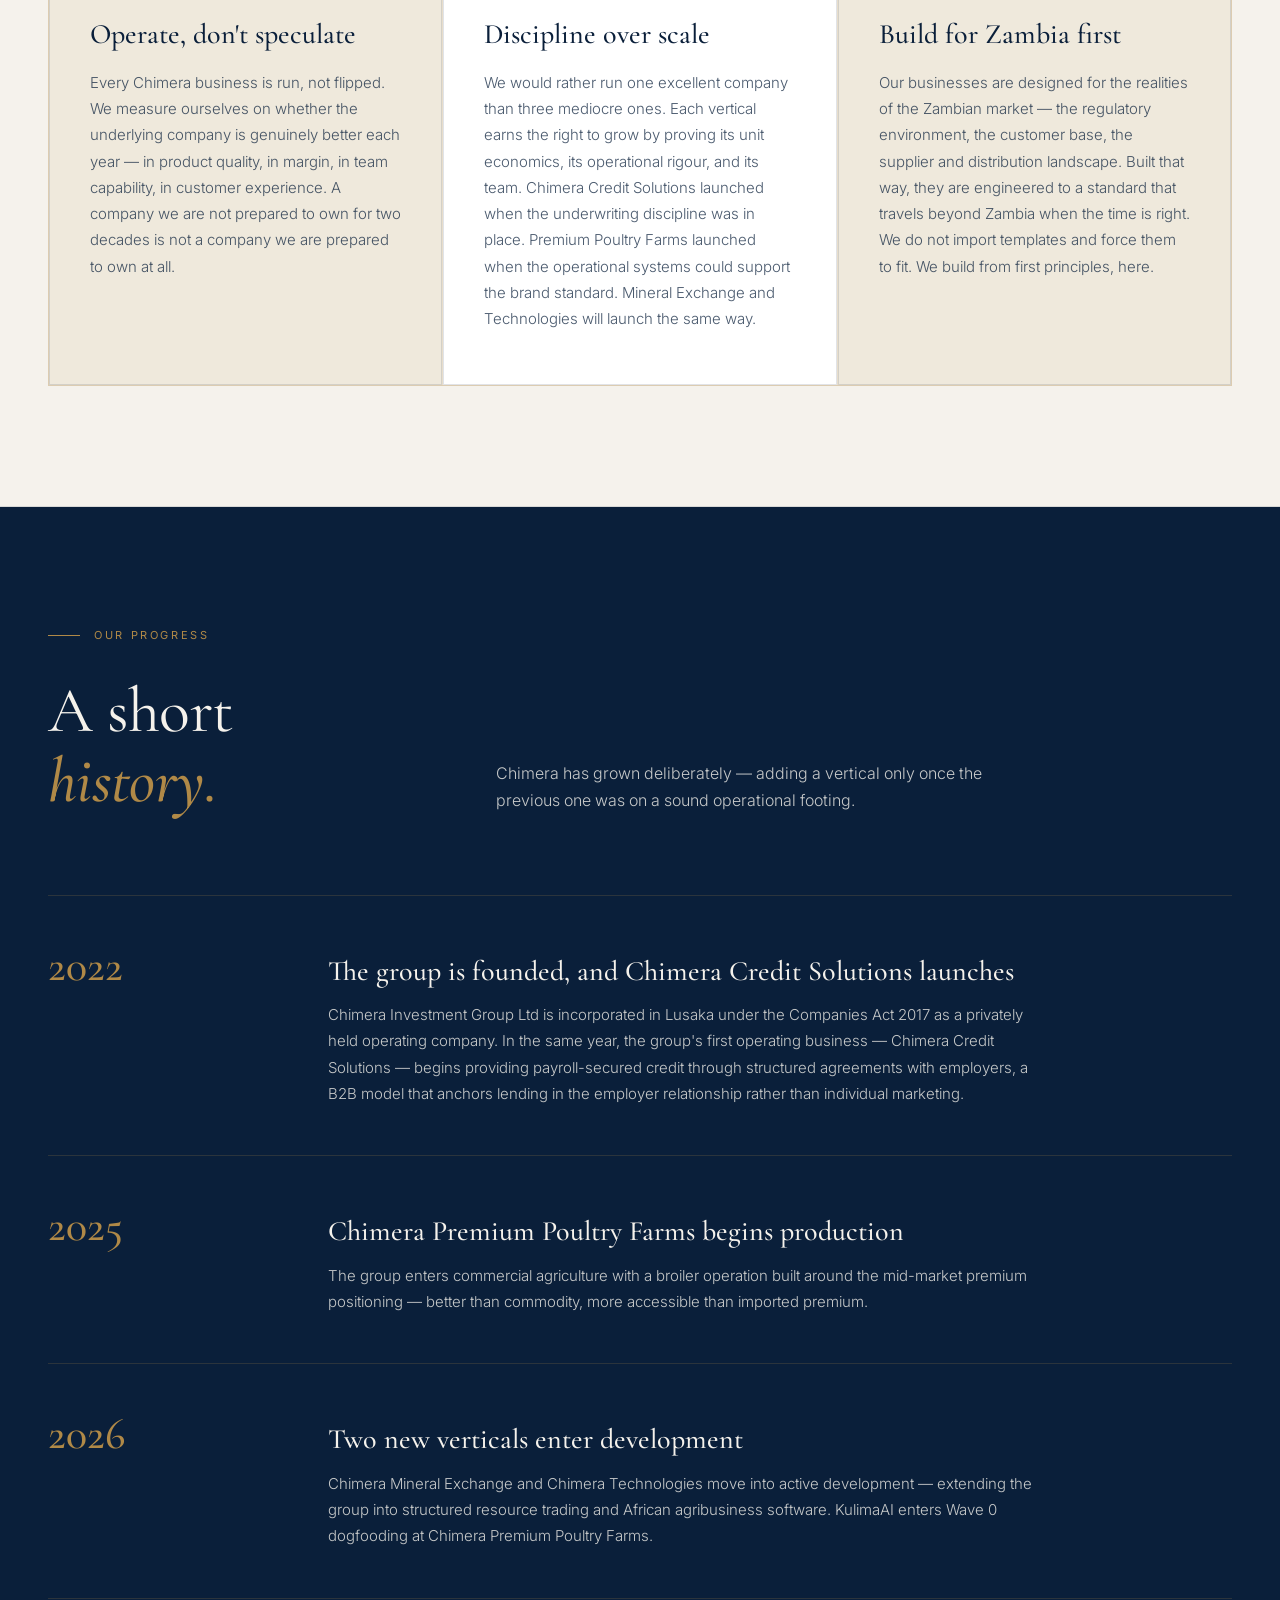
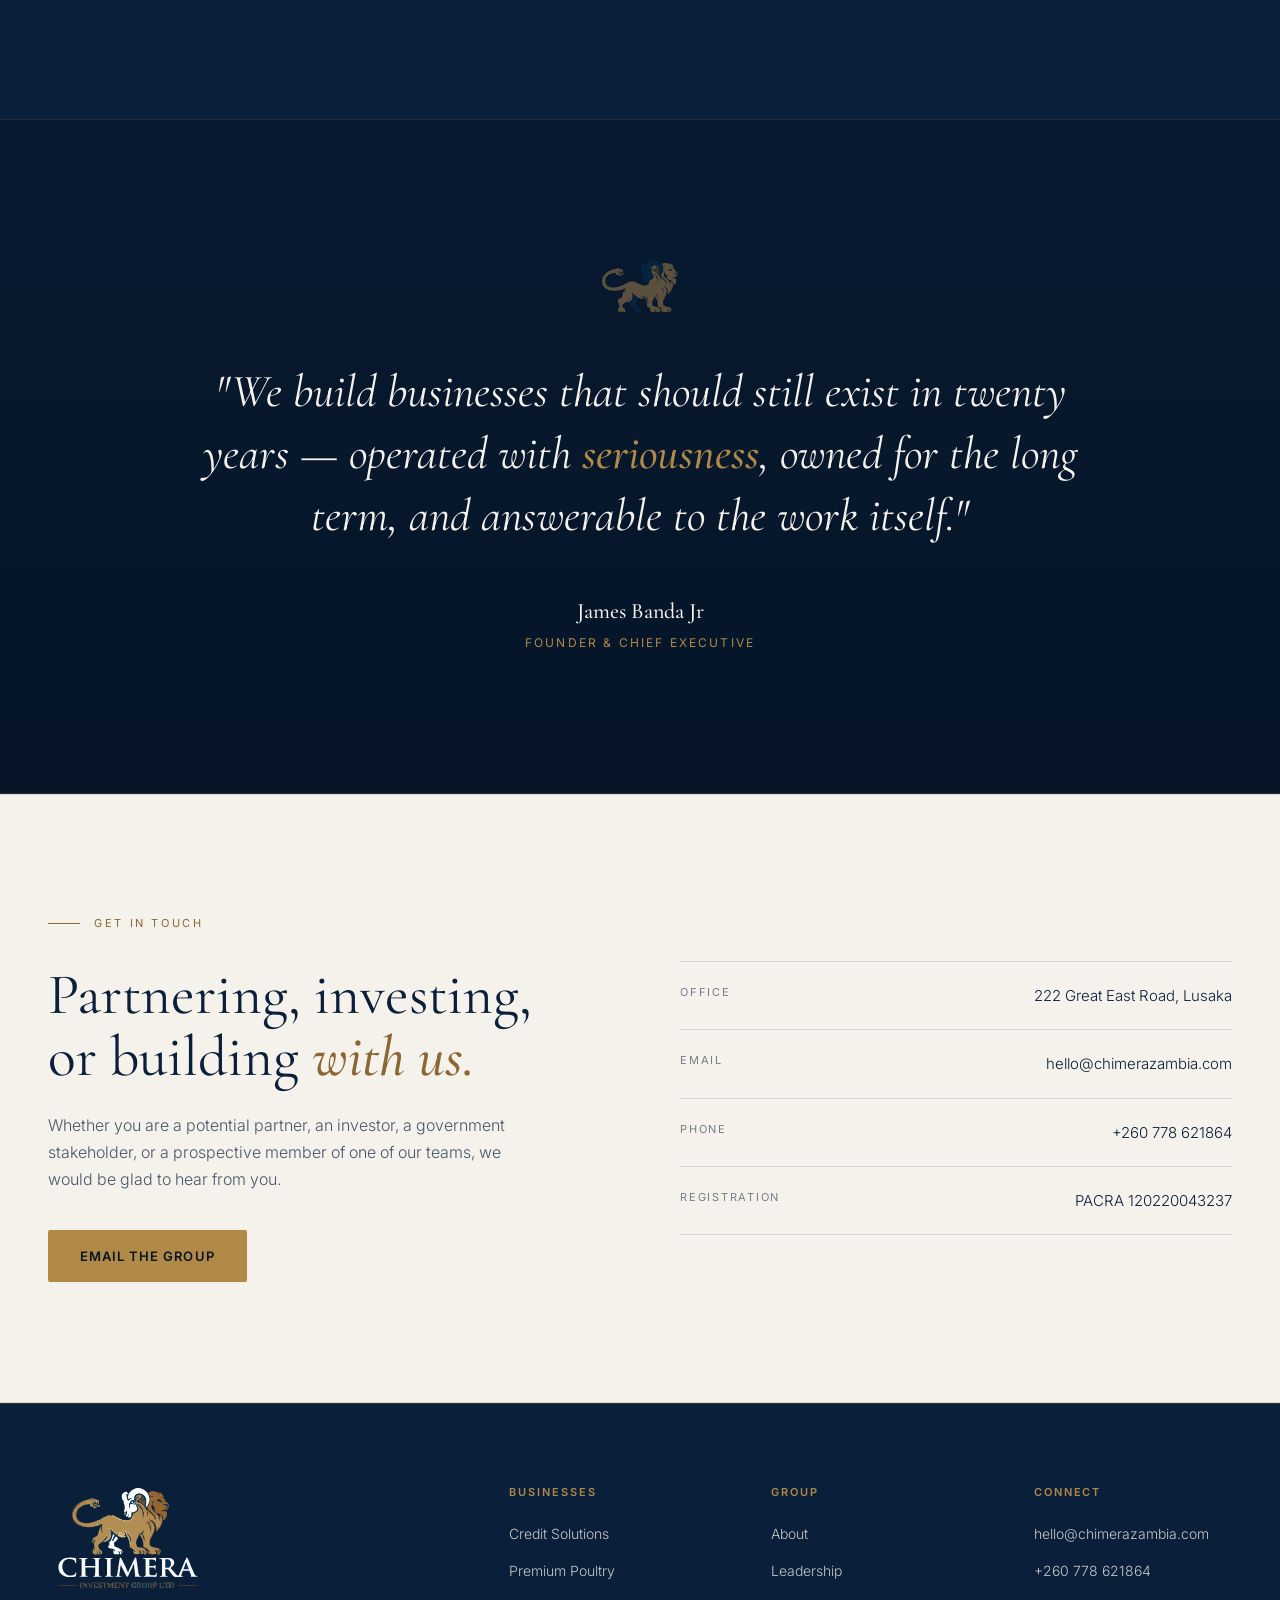
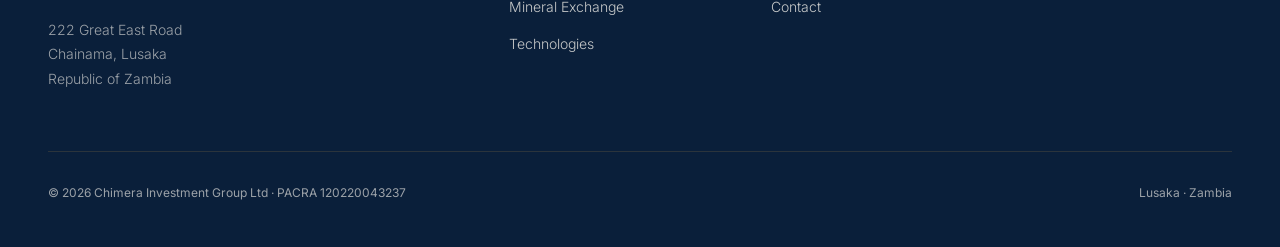
==== commit 8212cce4: "Add files via upload" ====
--- a/index.html
+++ b/index.html
@@ -33,11 +33,7 @@
      ============================================================= -->
 <nav>
   <a href="index.html" class="logo">
-    <img class="logo-mark" src="assets/chimera-mark-navy.svg" alt="Chimera Investment Group" width="44" height="31">
-    <span class="logo-name">
-      CHIMERA
-      <span class="logo-sub">Investment Group</span>
-    </span>
+    <img class="logo-lockup" src="assets/chimera-logo-navy-trans.svg" alt="Chimera Investment Group">
   </a>
   <ul class="nav-links">
     <li><a href="about.html">The Group</a></li>
@@ -154,7 +150,7 @@
 <!-- =============================================================
      HOW WE OPERATE
      ============================================================= -->
-<section class="section section-deep">
+<section class="section section-light">
   <div class="section-inner">
     <div class="section-head">
       <div>
@@ -243,7 +239,7 @@
 <!-- =============================================================
      CONTACT CTA
      ============================================================= -->
-<section class="section">
+<section class="section section-light">
   <div class="section-inner">
     <div class="contact-grid">
       <div>
@@ -257,7 +253,7 @@
       <div class="contact-details">
         <div class="contact-row"><span class="contact-row-label">Office</span><span class="contact-row-value">222 Great East Road, Lusaka</span></div>
         <div class="contact-row"><span class="contact-row-label">Email</span><span class="contact-row-value">hello@chimerazambia.com</span></div>
-        <div class="contact-row"><span class="contact-row-label">Phone</span><span class="contact-row-value">+260 978 229 206</span></div>
+        <div class="contact-row"><span class="contact-row-label">Phone</span><span class="contact-row-value">+260 778 621864</span></div>
         <div class="contact-row"><span class="contact-row-label">Registration</span><span class="contact-row-value">PACRA 120220043237</span></div>
       </div>
     </div>
@@ -270,9 +266,7 @@
 <footer>
   <div class="footer-inner">
     <div>
-      <img class="footer-mark" src="assets/chimera-mark-navy.svg" alt="Chimera">
-      <div class="footer-brand">CHIMERA</div>
-      <div class="footer-sub">Investment Group Ltd</div>
+      <img class="footer-lockup" src="assets/chimera-logo-navy-trans.svg" alt="Chimera Investment Group Ltd">
       <p class="footer-address">222 Great East Road<br>Chainama, Lusaka<br>Republic of Zambia</p>
     </div>
     <div>
@@ -296,7 +290,7 @@
       <div class="footer-heading">Connect</div>
       <ul class="footer-list">
         <li><a href="mailto:hello@chimerazambia.com">hello@chimerazambia.com</a></li>
-        <li><a href="tel:+260978229206">+260 978 229 206</a></li>
+        <li><a href="tel:+260778621864">+260 778 621864</a></li>
       </ul>
     </div>
   </div>
--- a/styles.css
+++ b/styles.css
@@ -13,6 +13,9 @@
   --cream: #f5f2ec;
   --muted: rgba(245, 242, 236, 0.62);
   --muted-strong: rgba(245, 242, 236, 0.8);
+  --gold-deep: #8a6733;
+  --navy-soft: rgba(10, 31, 58, 0.74);
+  --navy-faint: rgba(10, 31, 58, 0.12);
 }
 
 * { margin: 0; padding: 0; box-sizing: border-box; }
@@ -35,7 +38,7 @@
    ============================================================= */
 
 nav {
-  padding: 28px 48px;
+  padding: 18px 48px;
   display: flex;
   justify-content: space-between;
   align-items: center;
@@ -91,6 +94,7 @@
    ============================================================= */
 
 .hero {
+  background: radial-gradient(135% 95% at 80% -15%, #16315b 0%, var(--navy) 58%);
   padding: 120px 48px 120px;
   max-width: 1200px;
   margin: 0 auto;
@@ -154,7 +158,7 @@
    ============================================================= */
 
 .section { padding: 120px 48px; }
-.section-deep { background: var(--navy-deep); border-top: 1px solid var(--navy-line); border-bottom: 1px solid var(--navy-line); }
+.section-deep { background: linear-gradient(180deg, #081a30 0%, var(--navy-deep) 100%); border-top: 1px solid var(--navy-line); border-bottom: 1px solid var(--navy-line); }
 .section-inner { max-width: 1200px; margin: 0 auto; }
 
 .section-head {
@@ -188,16 +192,17 @@
    GLANCE BAND (STATS)
    ============================================================= */
 
-.glance { border-top: 1px solid var(--navy-line); border-bottom: 1px solid var(--navy-line); background: var(--navy-deep); }
+.glance { border-top: 3px solid var(--gold); border-bottom: 1px solid var(--navy-line); background: linear-gradient(180deg, #0c2444 0%, var(--navy-deep) 100%); }
 .glance-inner {
   max-width: 1200px; margin: 0 auto; display: grid;
   grid-template-columns: repeat(4, 1fr);
 }
-.glance-cell { padding: 56px 40px; border-right: 1px solid var(--navy-line); }
+.glance-cell { padding: 52px 40px; border-right: 1px solid var(--navy-line); position: relative; }
+.glance-cell::before { content: ''; position: absolute; top: 34px; left: 40px; width: 20px; height: 2px; background: var(--gold); }
 .glance-cell:last-child { border-right: none; }
 .glance-value {
   font-family: 'Cormorant Garamond', serif; font-size: 56px;
-  color: var(--gold); font-weight: 500; line-height: 1; margin-bottom: 14px;
+  color: var(--cream); font-weight: 500; line-height: 1; margin: 16px 0 14px;
 }
 .glance-label {
   font-size: 11px; letter-spacing: 0.16em; text-transform: uppercase; color: var(--muted);
@@ -556,3 +561,60 @@
   letter-spacing: 0.04em; color: var(--cream); opacity: 0.95; line-height: 1;
 }
 .leader-portrait-name { z-index: 2; }
+
+/* ===== full lockup (nav + footer) ===== */
+.logo-lockup { height: 62px; width: auto; display: block; }
+.footer-lockup { height: 112px; width: auto; display: block; margin-bottom: 22px; }
+@media (max-width: 768px) {
+  .logo-lockup { height: 50px; }
+  .footer-lockup { height: 92px; }
+}
+
+/* ===== LIGHT SECTIONS (cream bg, navy text) — adds light/dark rhythm ===== */
+.section-light { background: var(--cream); color: var(--navy); border-top: 1px solid var(--navy-faint); border-bottom: 1px solid var(--navy-faint); }
+.section-light .section-title,
+.section-light .standard-title,
+.section-light .milestone-body h4,
+.section-light .contact-title,
+.section-light .leader-name,
+.section-light h1, .section-light h2, .section-light h3, .section-light h4 { color: var(--navy); }
+.section-light .section-title em,
+.section-light .contact-title em,
+.section-light h1 em, .section-light h2 em { color: var(--gold-deep); }
+.section-light .section-intro,
+.section-light .sub-desc,
+.section-light .standard-text,
+.section-light .milestone-body p,
+.section-light .contact-text,
+.section-light .leader-bio,
+.section-light p { color: var(--navy-soft); }
+.section-light .eyebrow,
+.section-light .sub-sector,
+.section-light .approach-num,
+.section-light .standard-num,
+.section-light .milestone-year,
+.section-light .leader-role-line,
+.section-light .sub-number { color: var(--gold-deep); }
+.section-light .eyebrow::before { background: var(--gold-deep); }
+/* cards & blocks on light */
+.section-light .sub-card { background: #ffffff; border: 1px solid var(--navy-faint); }
+.section-light .sub-card:hover { background: #fbf8f1; }
+.section-light .approach-item { background: #ffffff; border: 1px solid var(--navy-faint); }
+.section-light .approach-item-light { background: #efe9dc; }
+.section-light .standard-item { background: #ffffff; border: 1px solid var(--navy-faint); }
+.section-light .group-diagram { background: #ffffff; }
+/* links / buttons / values on light */
+.section-light .sub-link,
+.section-light .btn-text,
+.section-light .contact-row-value { color: var(--navy); }
+.section-light .sub-link:hover,
+.section-light .btn-text:hover { color: var(--gold-deep); }
+.section-light .contact-row-label { color: rgba(10,31,58,0.55); }
+.section-light .sub-status { color: var(--gold-deep); border-color: rgba(138,103,51,0.45); }
+.section-light .sub-status.dev { color: rgba(10,31,58,0.5); border-color: rgba(10,31,58,0.2); }
+/* borders/rules on light */
+.section-light .contact-details,
+.section-light .contact-row,
+.section-light .timeline,
+.section-light .milestone { border-color: var(--navy-faint); }
+.section-light .fleuron-rule { background: var(--navy-faint); }
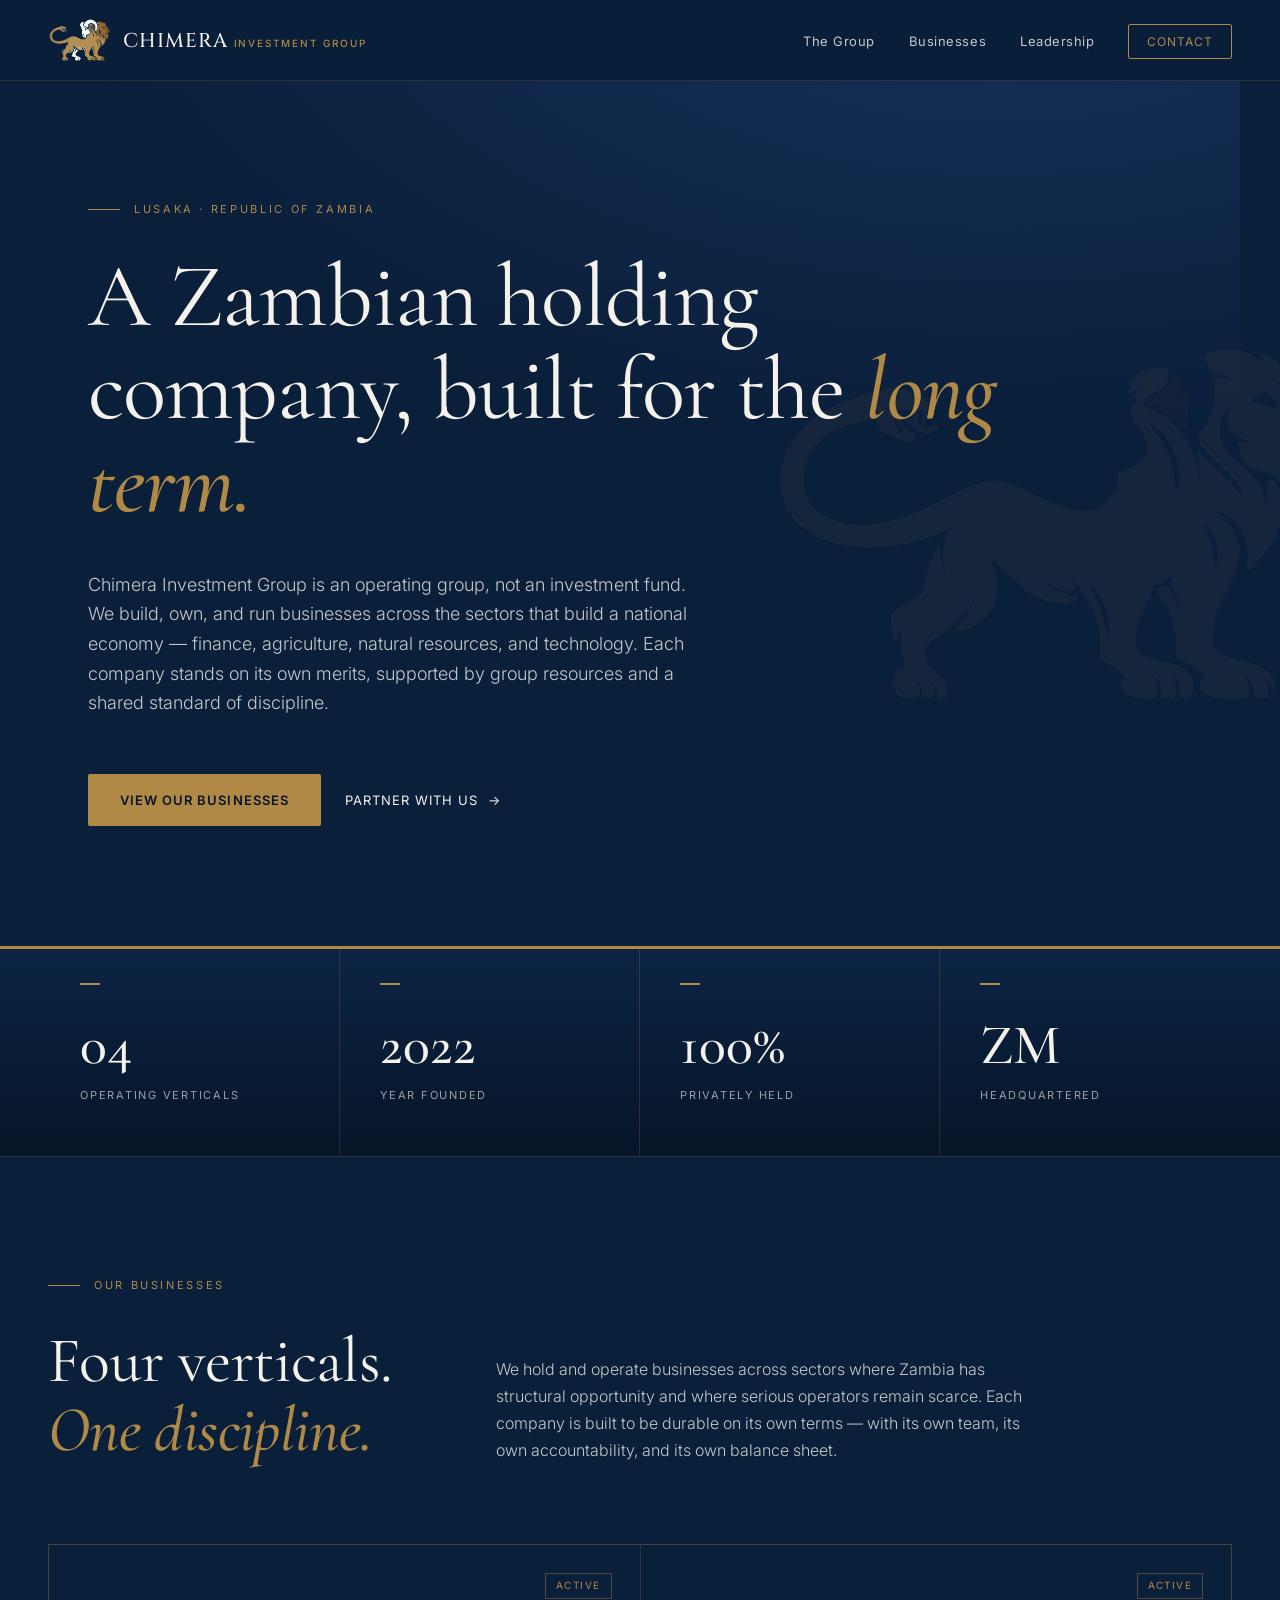
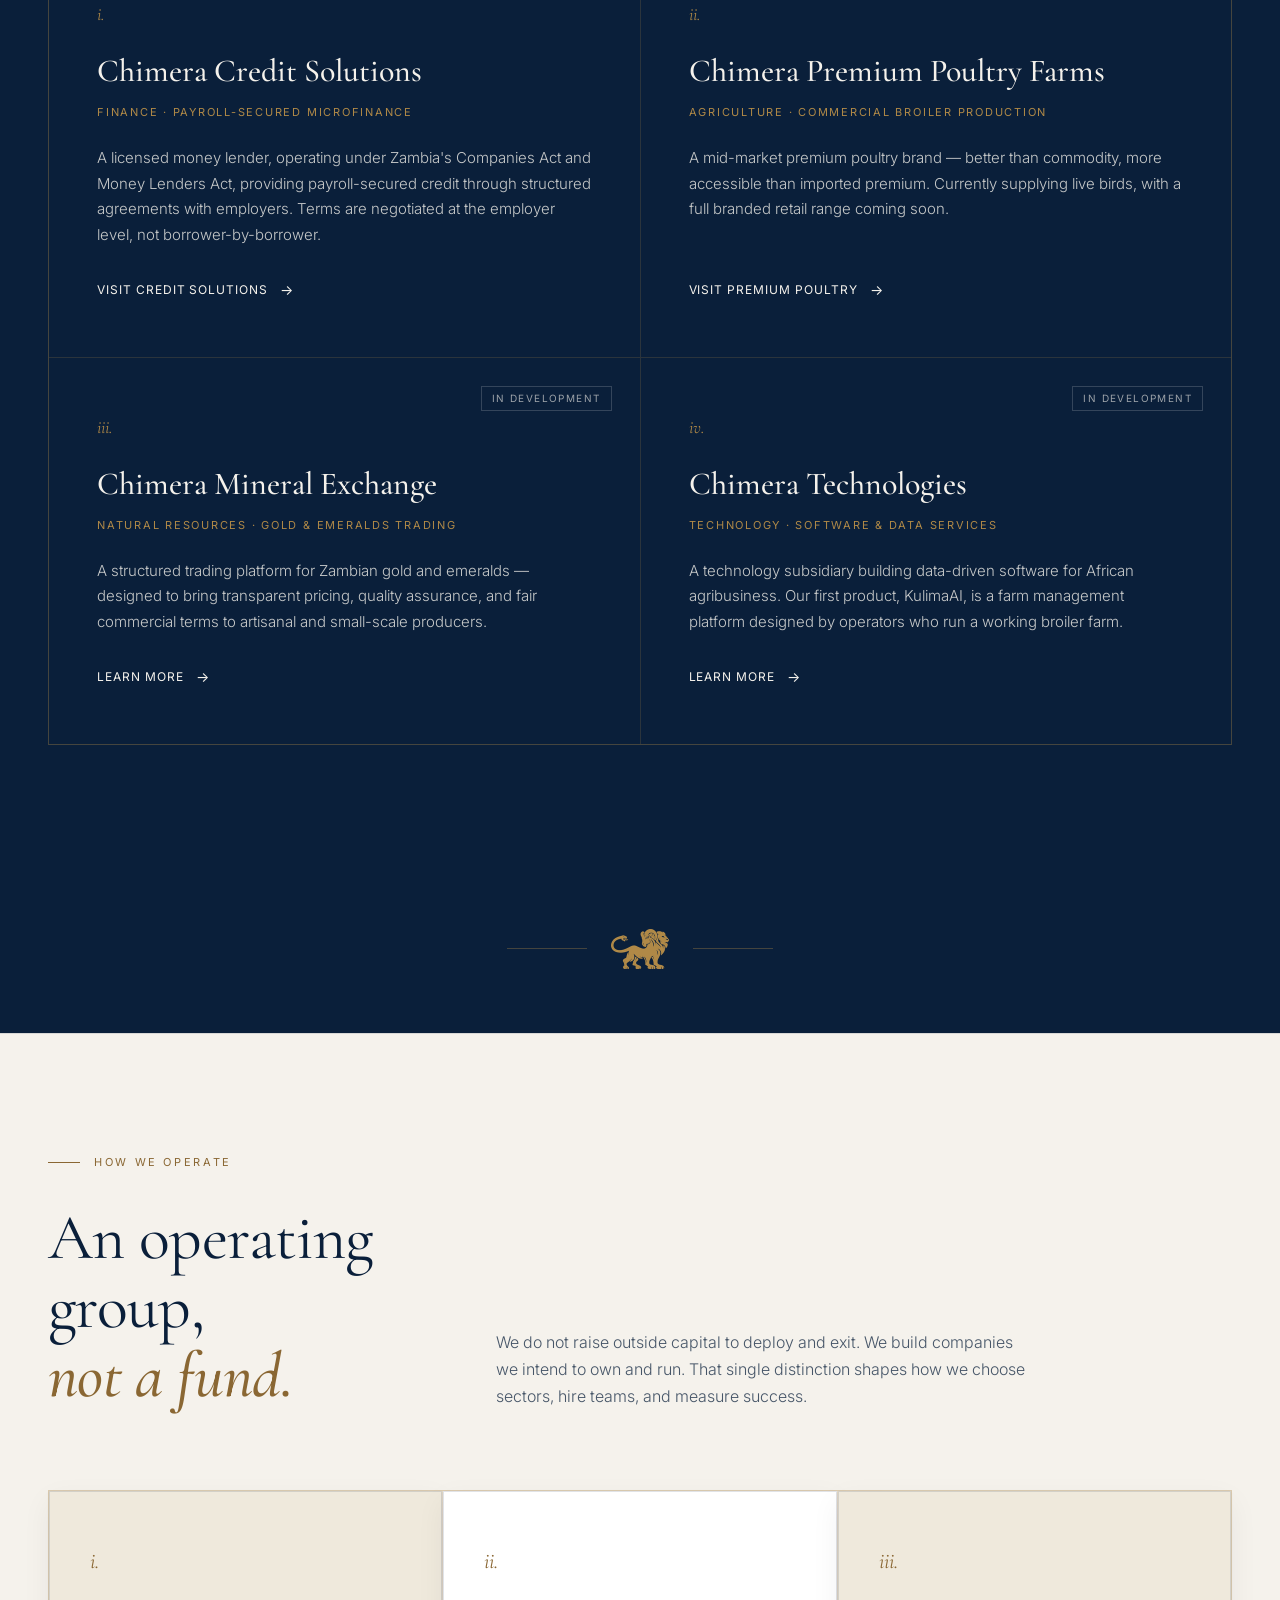
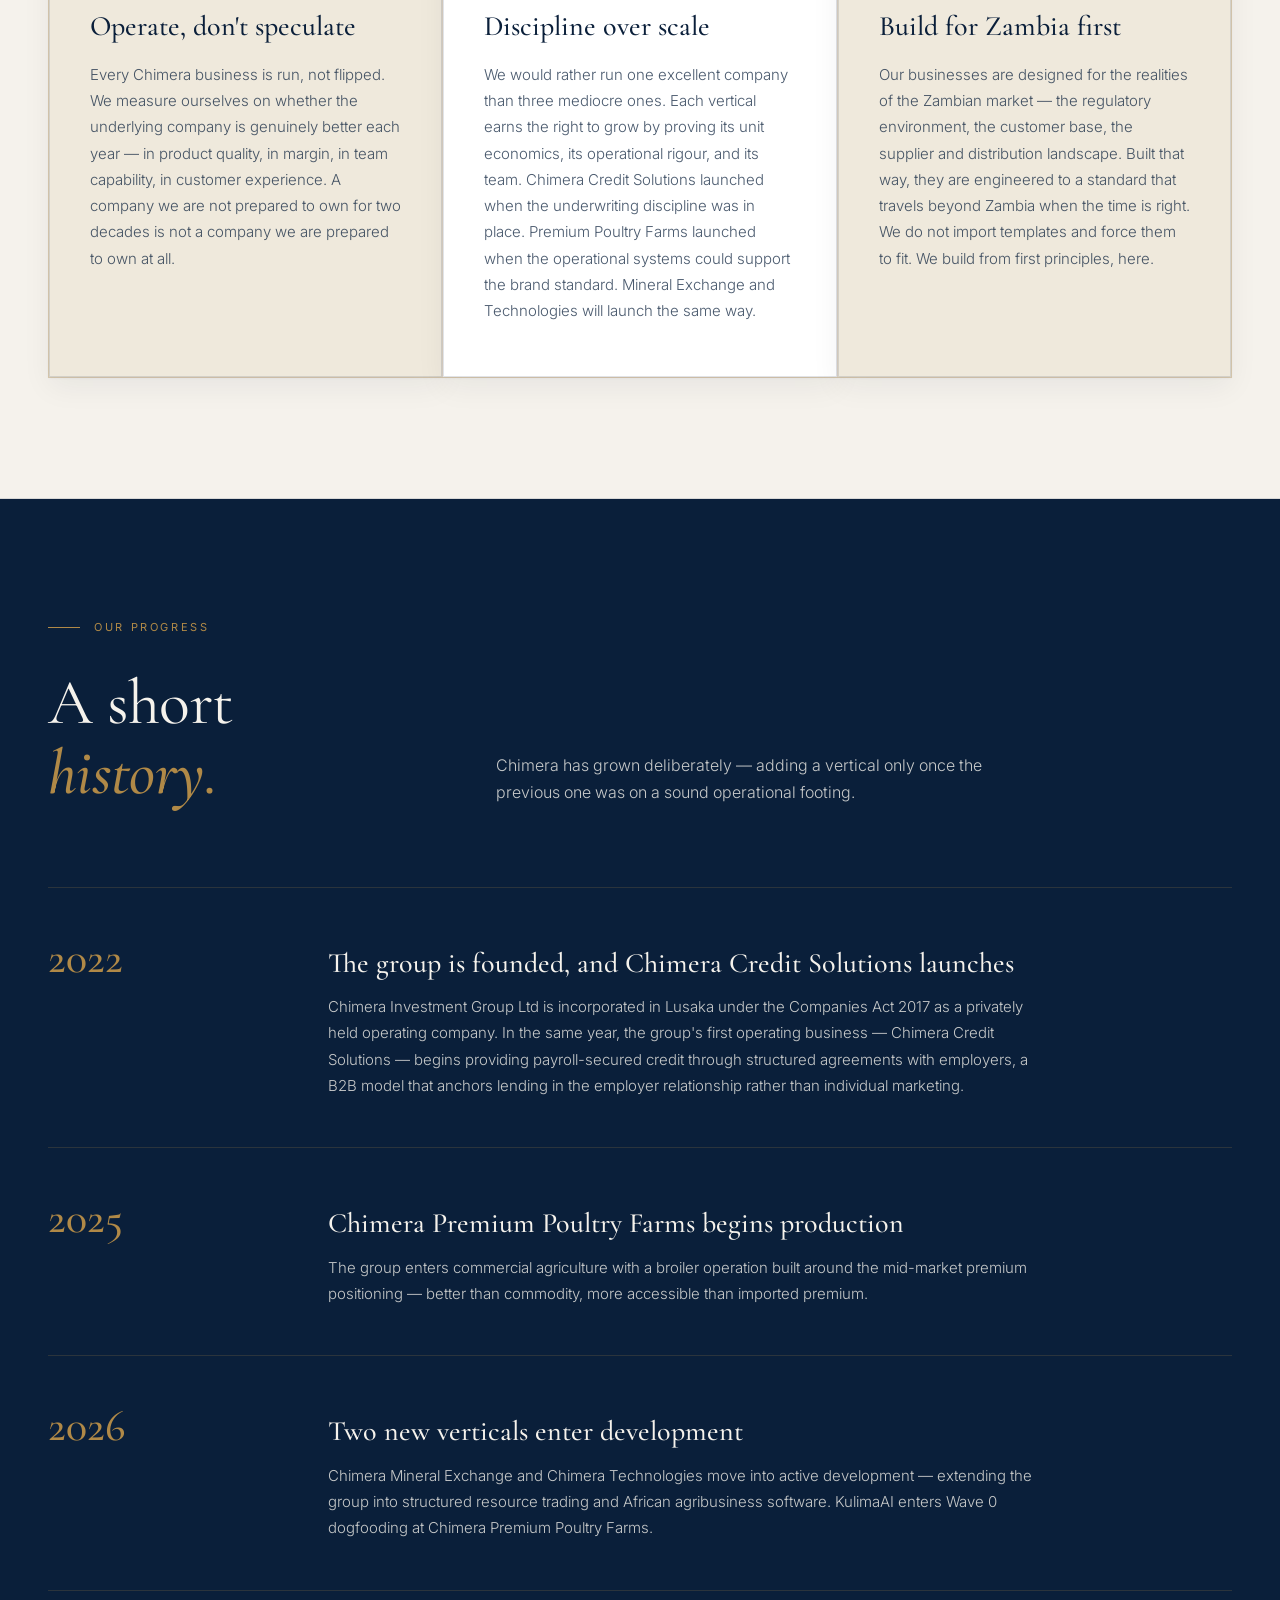
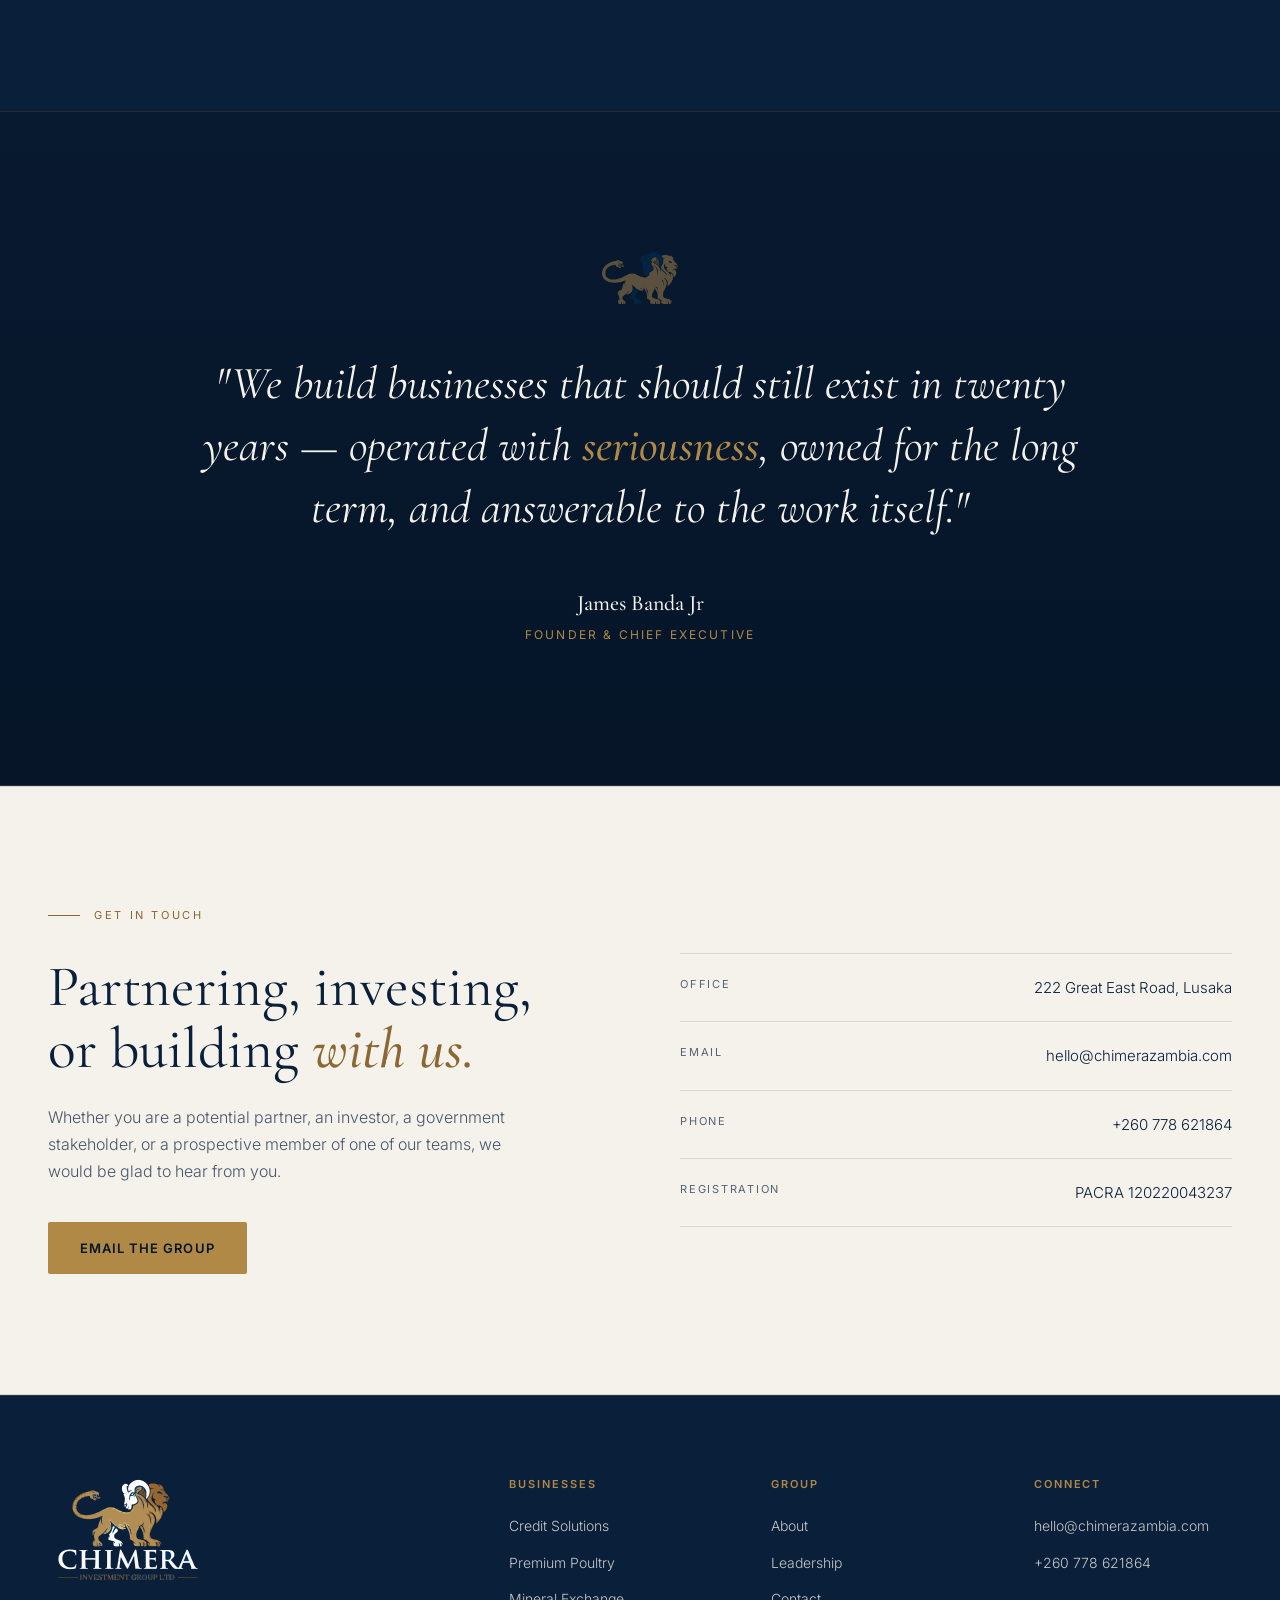
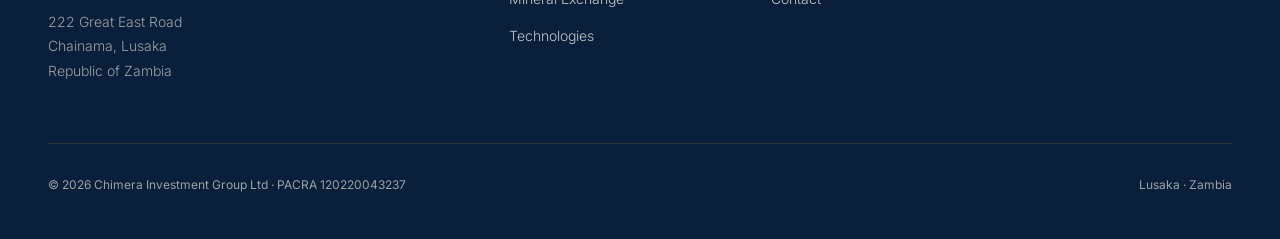
==== commit 116773d8: "Add files via upload" ====
--- a/index.html
+++ b/index.html
@@ -17,13 +17,13 @@
 <meta property="og:title" content="Chimera Investment Group — Lusaka, Zambia">
 <meta property="og:description" content="A Zambian operating group building durable businesses across finance, agriculture, natural resources, and technology.">
 <meta property="og:url" content="https://chimerazambia.com/">
-<meta property="og:image" content="https://chimerazambia.com/assets/chimera-logo-navy-bg.jpg">
-<meta property="og:image:width" content="842">
-<meta property="og:image:height" content="596">
+<meta property="og:image" content="https://chimerazambia.com/assets/og-card.jpg">
+<meta property="og:image:width" content="1200">
+<meta property="og:image:height" content="630">
 <meta name="twitter:card" content="summary_large_image">
 <meta name="twitter:title" content="Chimera Investment Group — Lusaka, Zambia">
 <meta name="twitter:description" content="A Zambian operating group building durable businesses across finance, agriculture, natural resources, and technology.">
-<meta name="twitter:image" content="https://chimerazambia.com/assets/chimera-logo-navy-bg.jpg">
+<meta name="twitter:image" content="https://chimerazambia.com/assets/og-card.jpg">
 <link rel="stylesheet" href="styles.css">
 </head>
 <body>
@@ -33,8 +33,15 @@
      ============================================================= -->
 <nav>
   <a href="index.html" class="logo">
-    <img class="logo-lockup" src="assets/chimera-logo-navy-trans.svg" alt="Chimera Investment Group">
+    <img class="logo-mark" src="assets/chimera-mark-nav.png" alt="" width="64" height="44">
+    <span class="logo-name">
+      CHIMERA
+      <span class="logo-sub">Investment Group</span>
+    </span>
   </a>
+  <button class="nav-toggle" aria-label="Open menu" aria-expanded="false" onclick="var n=document.querySelector('.nav-links');var o=n.classList.toggle('open');this.setAttribute('aria-expanded',o);this.classList.toggle('open',o)">
+    <span></span><span></span><span></span>
+  </button>
   <ul class="nav-links">
     <li><a href="about.html">The Group</a></li>
     <li><a href="businesses.html">Businesses</a></li>
@@ -143,7 +150,7 @@
 <!-- Fleuron section divider — signature element -->
 <div class="fleuron">
   <span class="fleuron-rule left"></span>
-  <img class="fleuron-mark" src="assets/chimera-mark-hires.png" alt="">
+  <img class="fleuron-mark" src="assets/chimera-fleuron-gold.png" alt="">
   <span class="fleuron-rule right"></span>
 </div>
 
@@ -266,7 +273,7 @@
 <footer>
   <div class="footer-inner">
     <div>
-      <img class="footer-lockup" src="assets/chimera-logo-navy-trans.svg" alt="Chimera Investment Group Ltd">
+      <img class="footer-lockup" src="assets/chimera-lockup-footer.png" alt="Chimera Investment Group Ltd">
       <p class="footer-address">222 Great East Road<br>Chainama, Lusaka<br>Republic of Zambia</p>
     </div>
     <div>
--- a/styles.css
+++ b/styles.css
@@ -62,7 +62,7 @@
   gap: 12px;
 }
 
-.logo-mark { height: 34px; width: auto; flex-shrink: 0; display: block; }
+.logo-mark { height: 44px; width: auto; flex-shrink: 0; display: block; }
 .logo-name { display: inline-block; }
 .logo-sub {
   font-family: 'Inter', sans-serif;
@@ -106,7 +106,7 @@
   top: 50%; right: -80px;
   transform: translateY(-50%);
   width: 540px; height: auto;
-  opacity: 0.04;
+  opacity: 0.065;
   pointer-events: none;
   z-index: 0;
 }
@@ -181,7 +181,7 @@
   display: flex; align-items: center; justify-content: center;
   padding: 64px 0;
 }
-.fleuron-mark { height: 30px; width: auto; opacity: 0.55; }
+.fleuron-mark { height: 40px; width: auto; opacity: 1; }
 .fleuron-rule {
   width: 80px; height: 1px; background: var(--navy-line-strong);
 }
@@ -609,7 +609,7 @@
 .section-light .contact-row-value { color: var(--navy); }
 .section-light .sub-link:hover,
 .section-light .btn-text:hover { color: var(--gold-deep); }
-.section-light .contact-row-label { color: rgba(10,31,58,0.55); }
+.section-light .contact-row-label { color: rgba(10,31,58,0.68); }
 .section-light .sub-status { color: var(--gold-deep); border-color: rgba(138,103,51,0.45); }
 .section-light .sub-status.dev { color: rgba(10,31,58,0.5); border-color: rgba(10,31,58,0.2); }
 /* borders/rules on light */
@@ -618,3 +618,40 @@
 .section-light .timeline,
 .section-light .milestone { border-color: var(--navy-faint); }
 .section-light .fleuron-rule { background: var(--navy-faint); }
+
+/* ===== D3: card lift on light sections ===== */
+.section-light .sub-card,
+.section-light .approach-item,
+.section-light .standard-item {
+  box-shadow: 0 1px 3px rgba(10,31,58,0.06), 0 10px 28px rgba(10,31,58,0.06);
+}
+/* guard: raw bright gold never as text on light */
+.section-light .quote-name,
+.section-light .glance-value { color: var(--gold-deep); }
+
+/* ===== P0: mobile navigation ===== */
+.nav-toggle { display: none; background: none; border: none; cursor: pointer; padding: 10px; z-index: 60; }
+.nav-toggle span { display: block; width: 24px; height: 2px; background: var(--cream); margin: 5px 0; transition: transform 0.25s, opacity 0.25s; }
+.nav-toggle.open span:nth-child(1) { transform: translateY(7px) rotate(45deg); }
+.nav-toggle.open span:nth-child(2) { opacity: 0; }
+.nav-toggle.open span:nth-child(3) { transform: translateY(-7px) rotate(-45deg); }
+
+@media (max-width: 880px) {
+  nav { position: relative; }
+  .nav-toggle { display: block; }
+  .nav-links {
+    display: none;
+    position: absolute; top: 100%; left: 0; right: 0;
+    background: var(--navy-deep);
+    border-top: 1px solid var(--navy-line);
+    border-bottom: 1px solid var(--navy-line);
+    flex-direction: column; gap: 0;
+    padding: 8px 0; margin: 0;
+    z-index: 50;
+    box-shadow: 0 18px 40px rgba(0,0,0,0.35);
+  }
+  .nav-links.open { display: flex; }
+  .nav-links li { list-style: none; }
+  .nav-links a { display: block; padding: 16px 24px; font-size: 14px; letter-spacing: 0.06em; }
+  .nav-links .nav-contact { border: none; padding: 16px 24px; }
+}
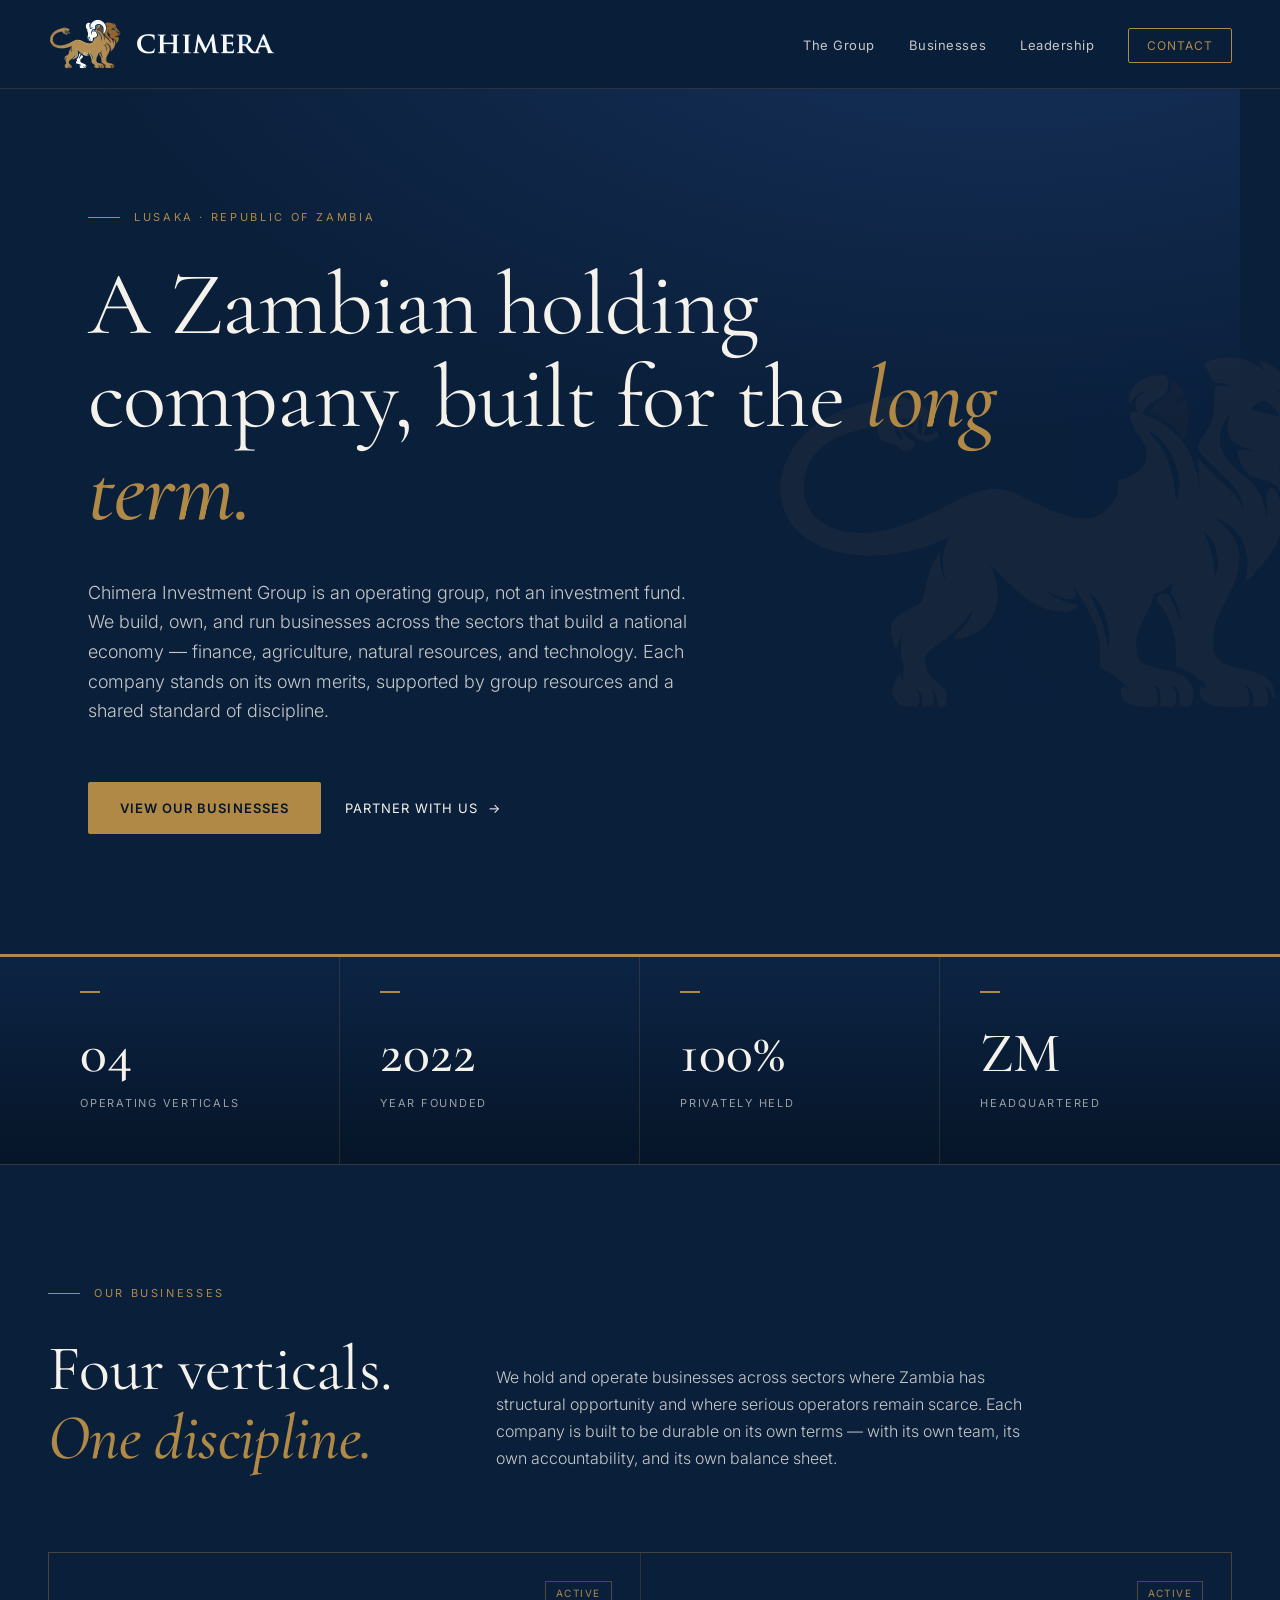
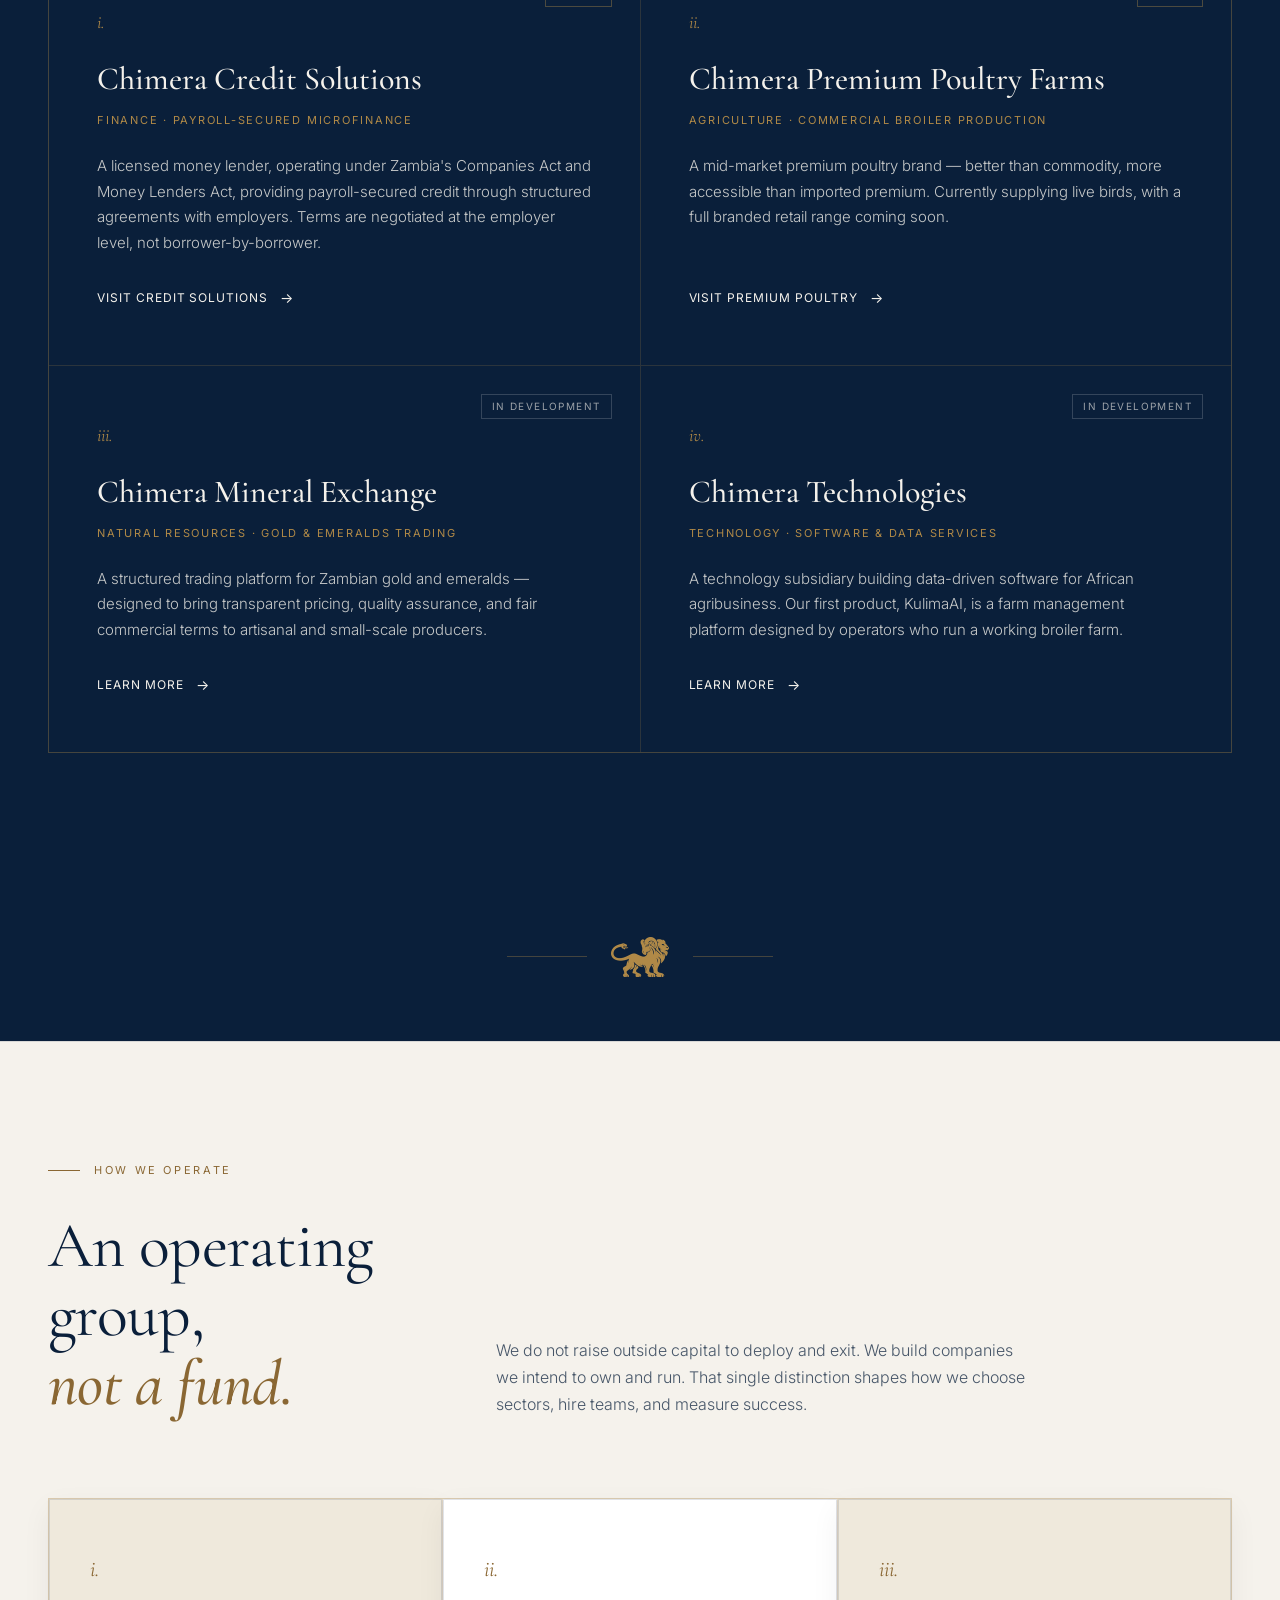
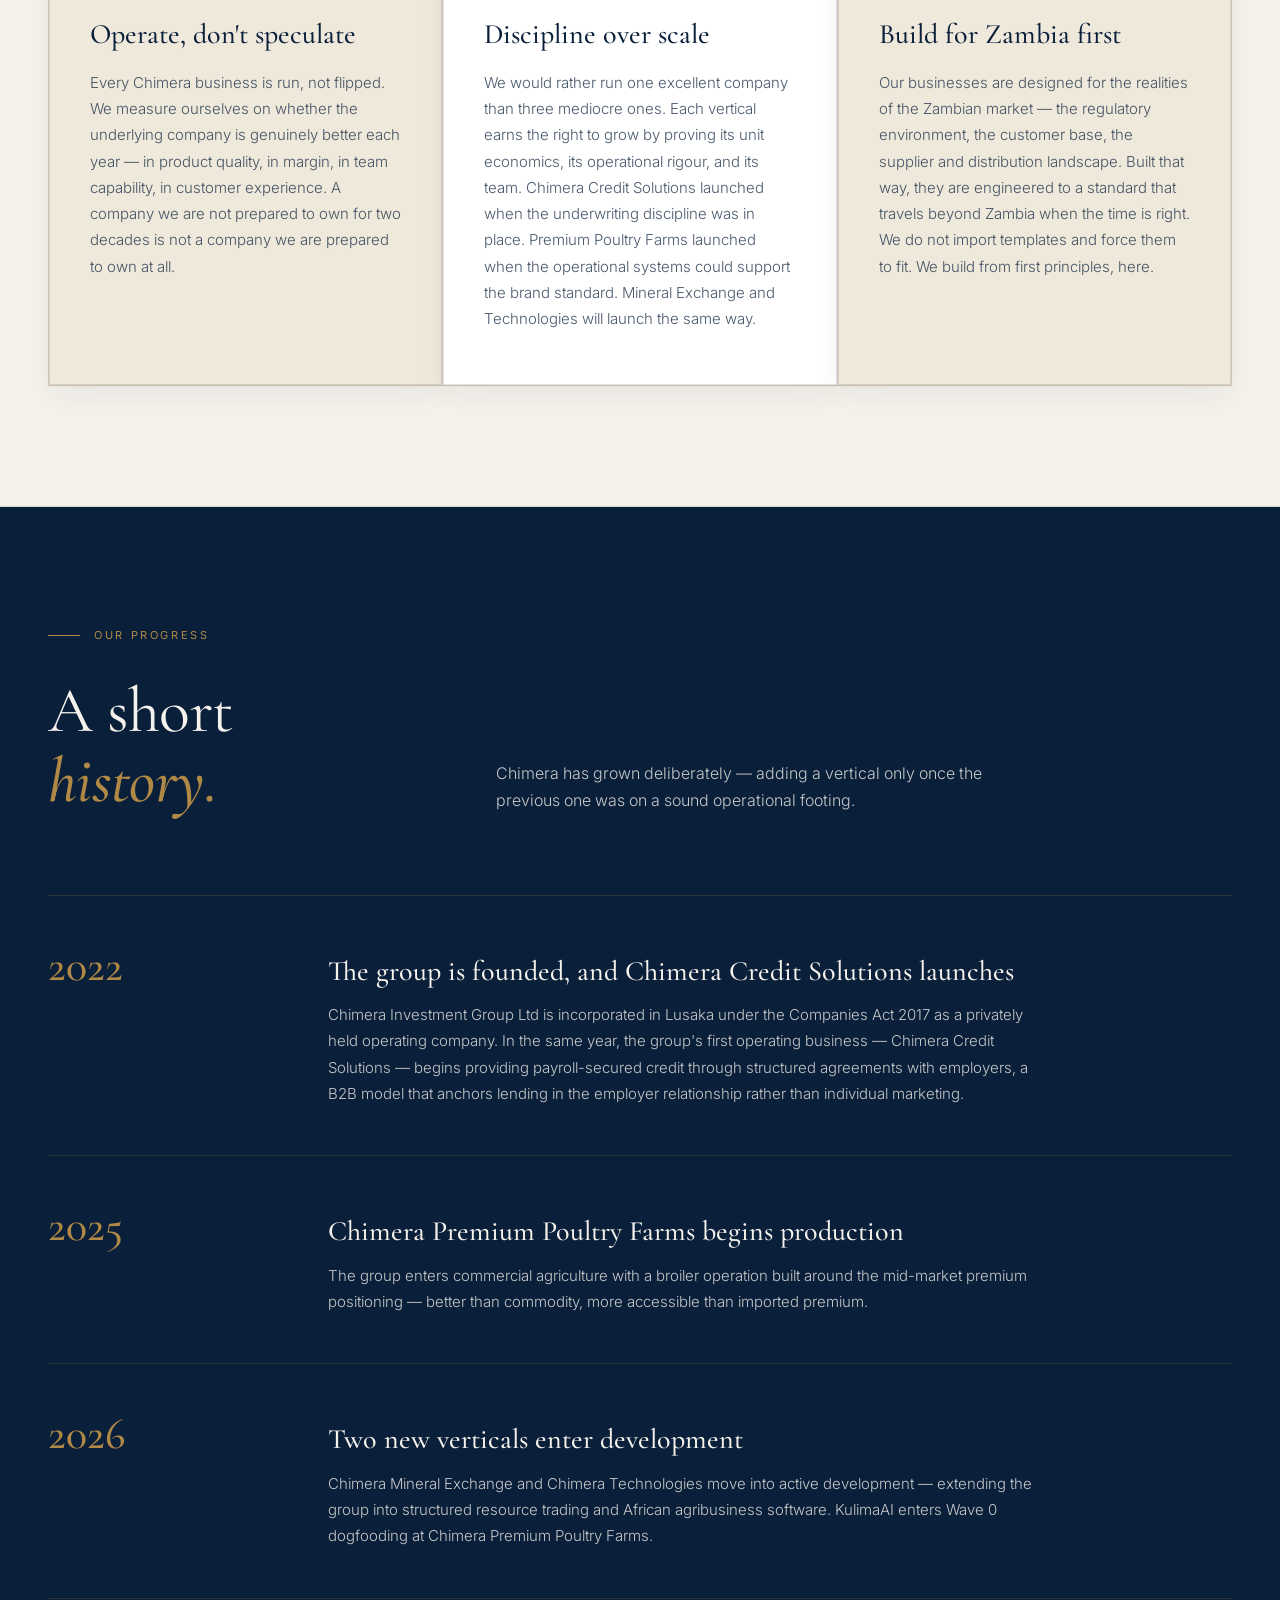
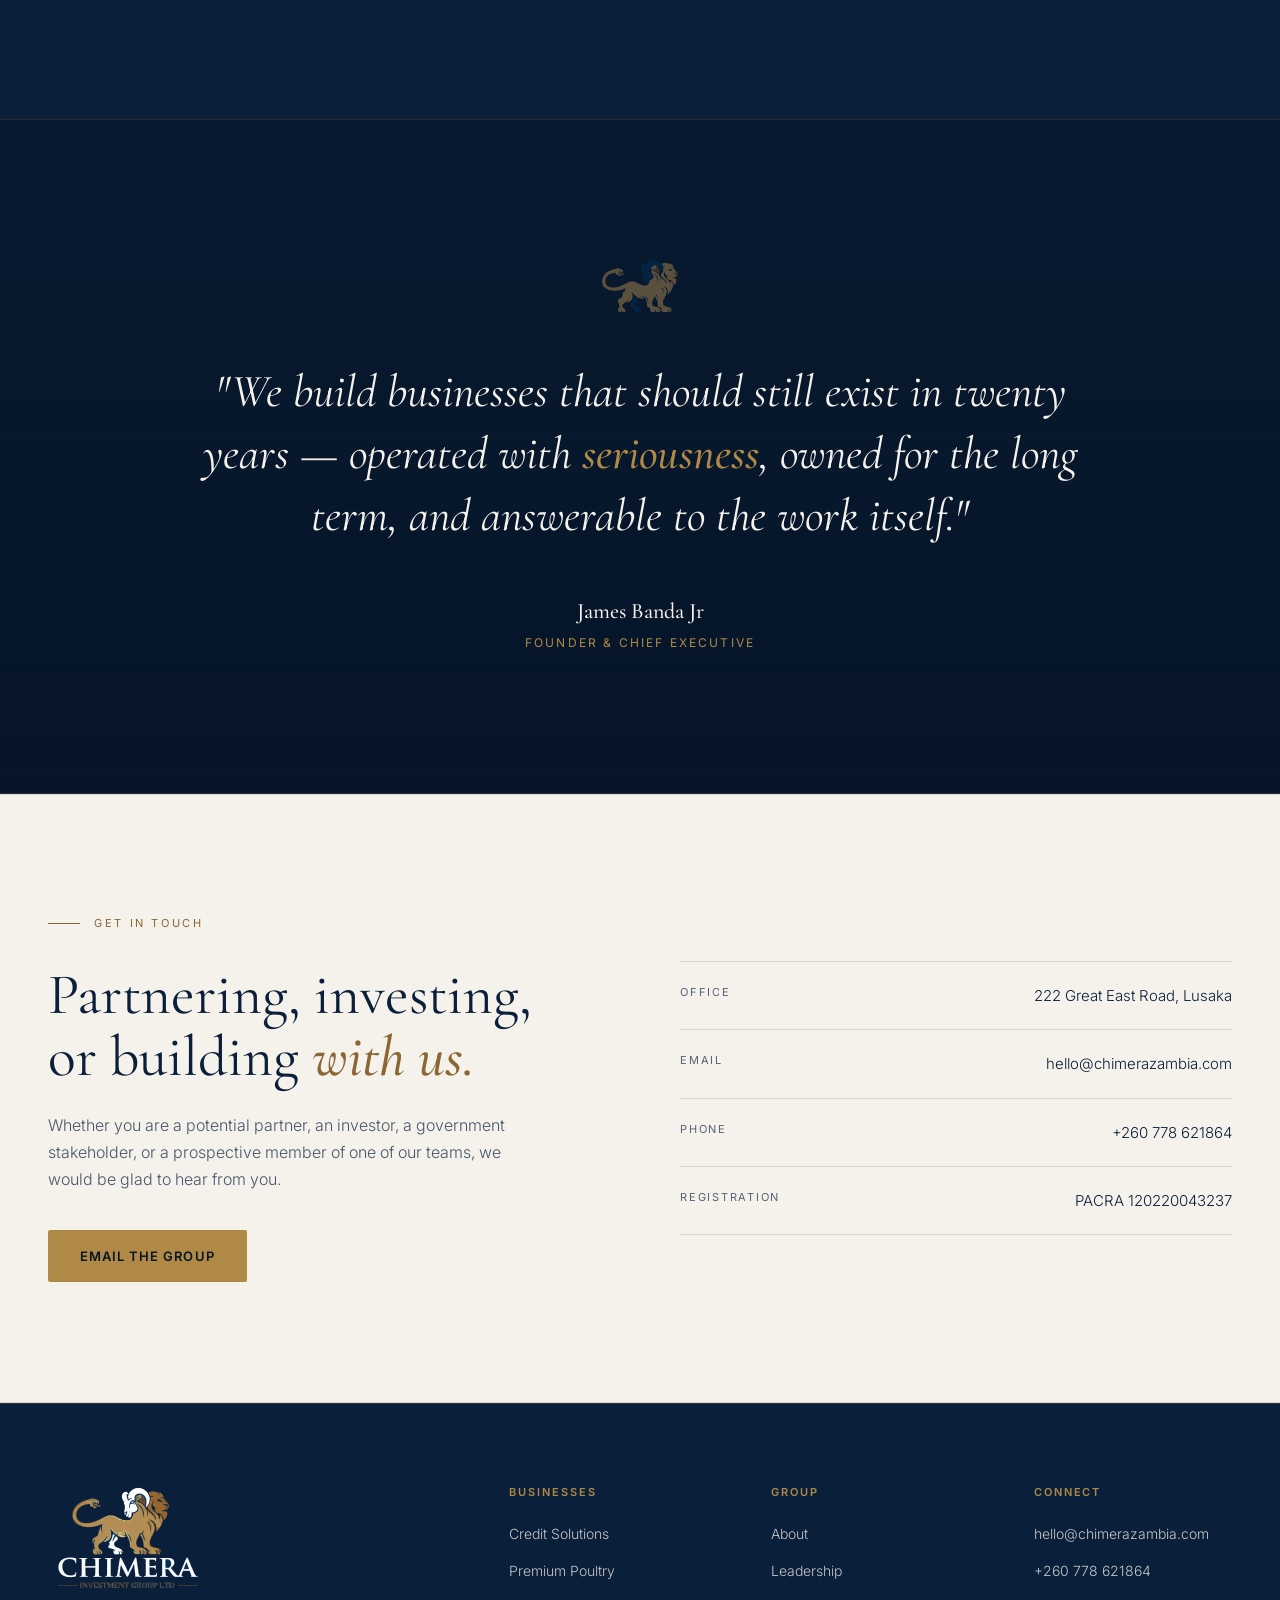
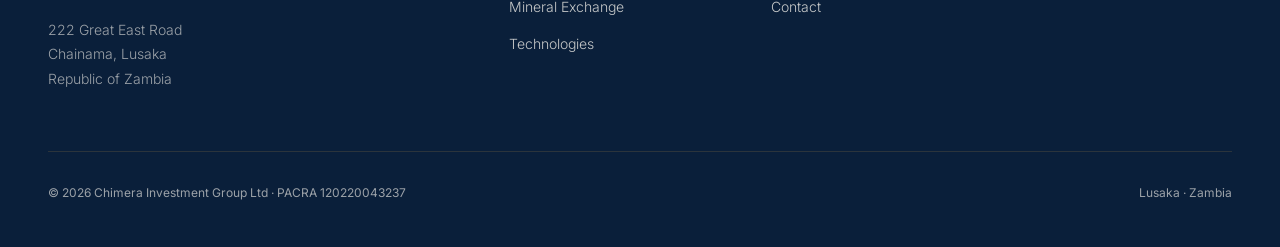
==== commit 4e350c04: "Add files via upload" ====
--- a/index.html
+++ b/index.html
@@ -33,11 +33,7 @@
      ============================================================= -->
 <nav>
   <a href="index.html" class="logo">
-    <img class="logo-mark" src="assets/chimera-mark-nav.png" alt="" width="64" height="44">
-    <span class="logo-name">
-      CHIMERA
-      <span class="logo-sub">Investment Group</span>
-    </span>
+    <img class="logo-navlockup" src="assets/chimera-nav-lockup.png" alt="Chimera Investment Group Ltd">
   </a>
   <button class="nav-toggle" aria-label="Open menu" aria-expanded="false" onclick="var n=document.querySelector('.nav-links');var o=n.classList.toggle('open');this.setAttribute('aria-expanded',o);this.classList.toggle('open',o)">
     <span></span><span></span><span></span>
--- a/styles.css
+++ b/styles.css
@@ -655,3 +655,6 @@
   .nav-links a { display: block; padding: 16px 24px; font-size: 14px; letter-spacing: 0.06em; }
   .nav-links .nav-contact { border: none; padding: 16px 24px; }
 }
+/* real-artwork nav lockup */
+.logo-navlockup { height: 52px; width: auto; display: block; }
+@media (max-width: 880px) { .logo-navlockup { height: 42px; } }
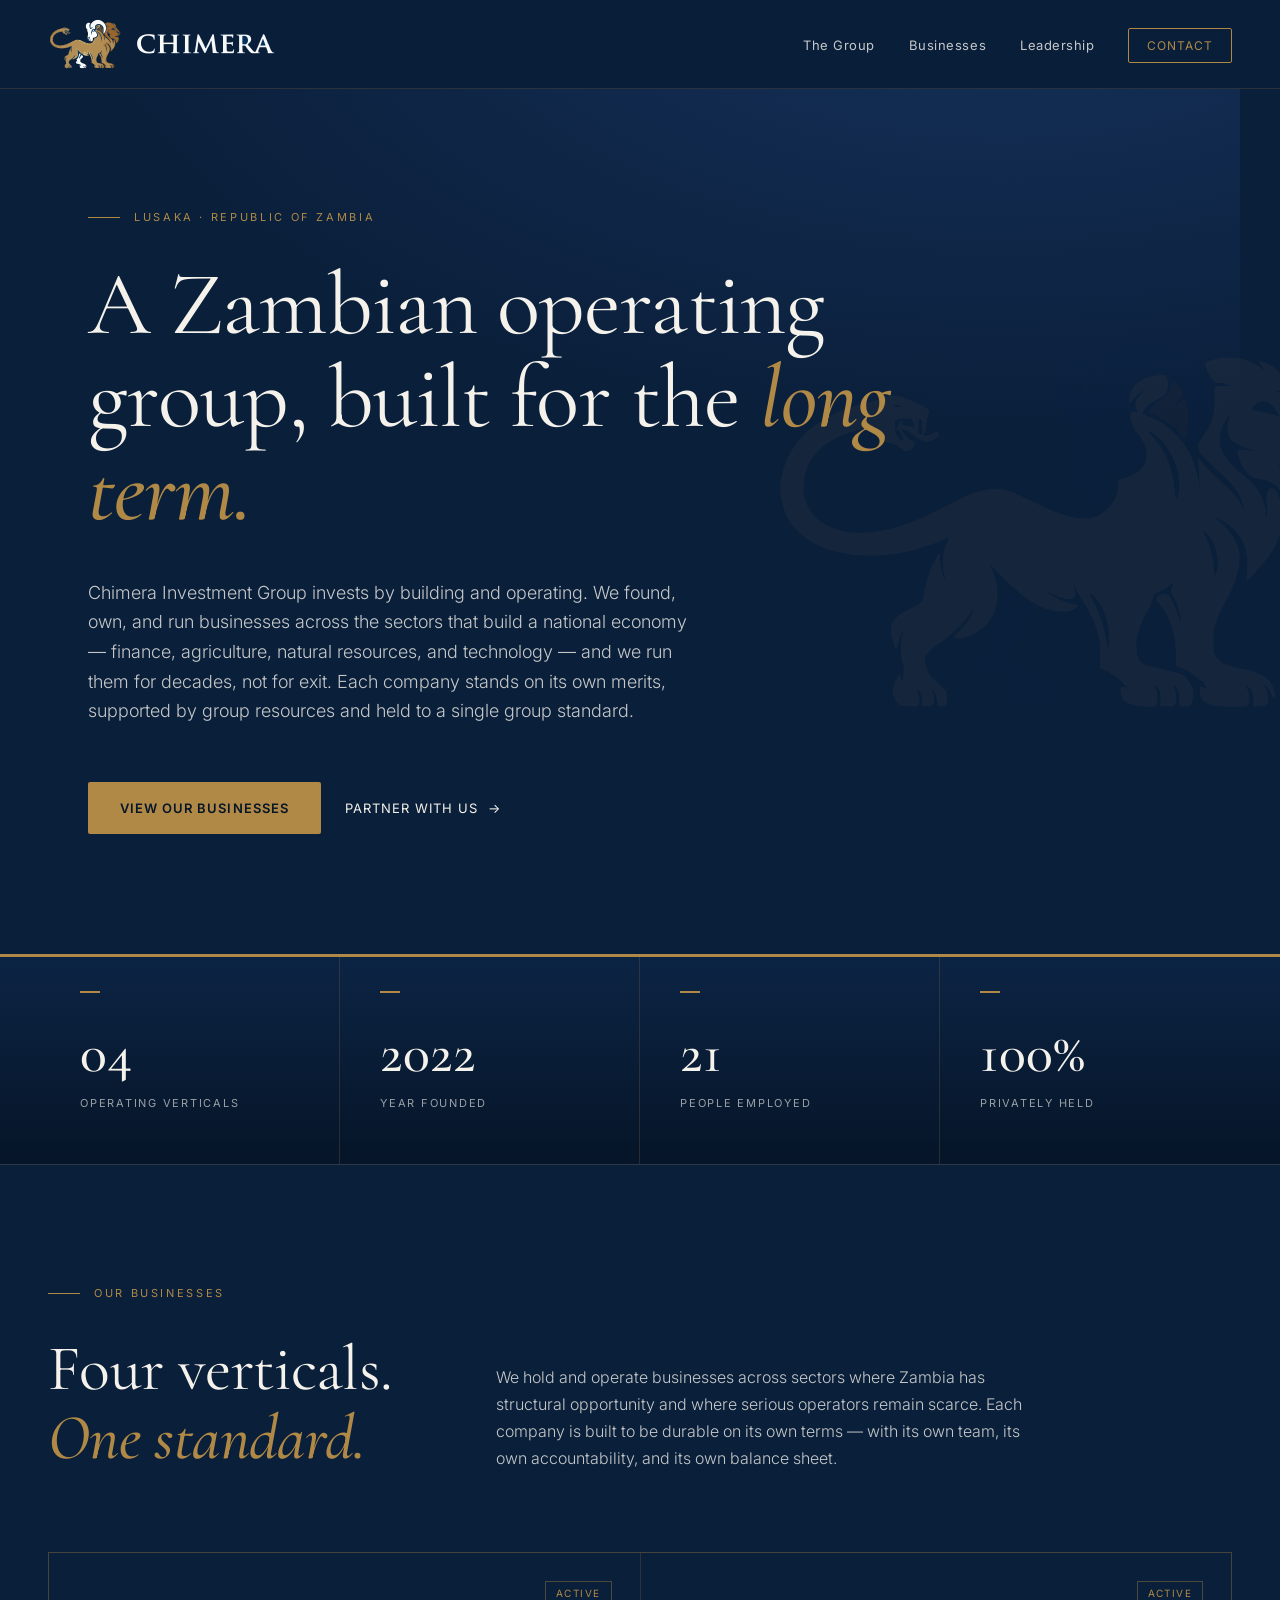
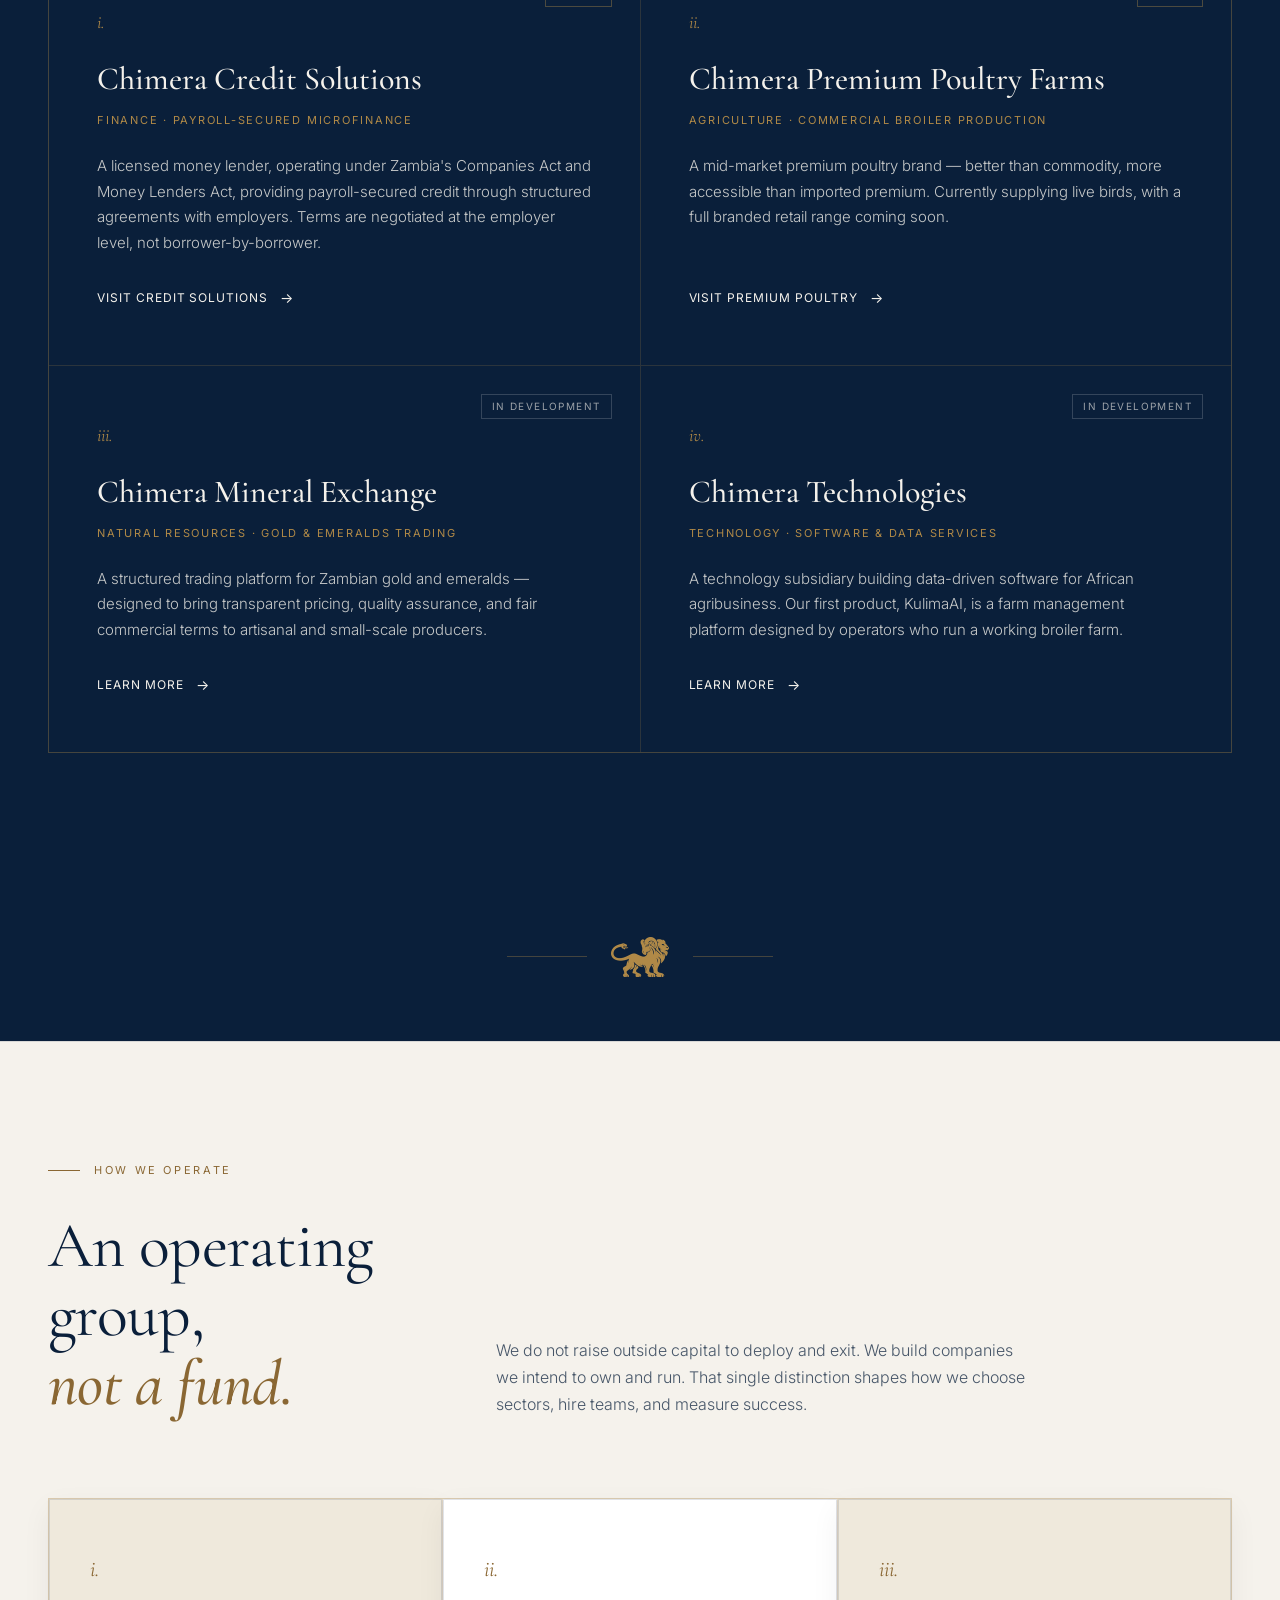
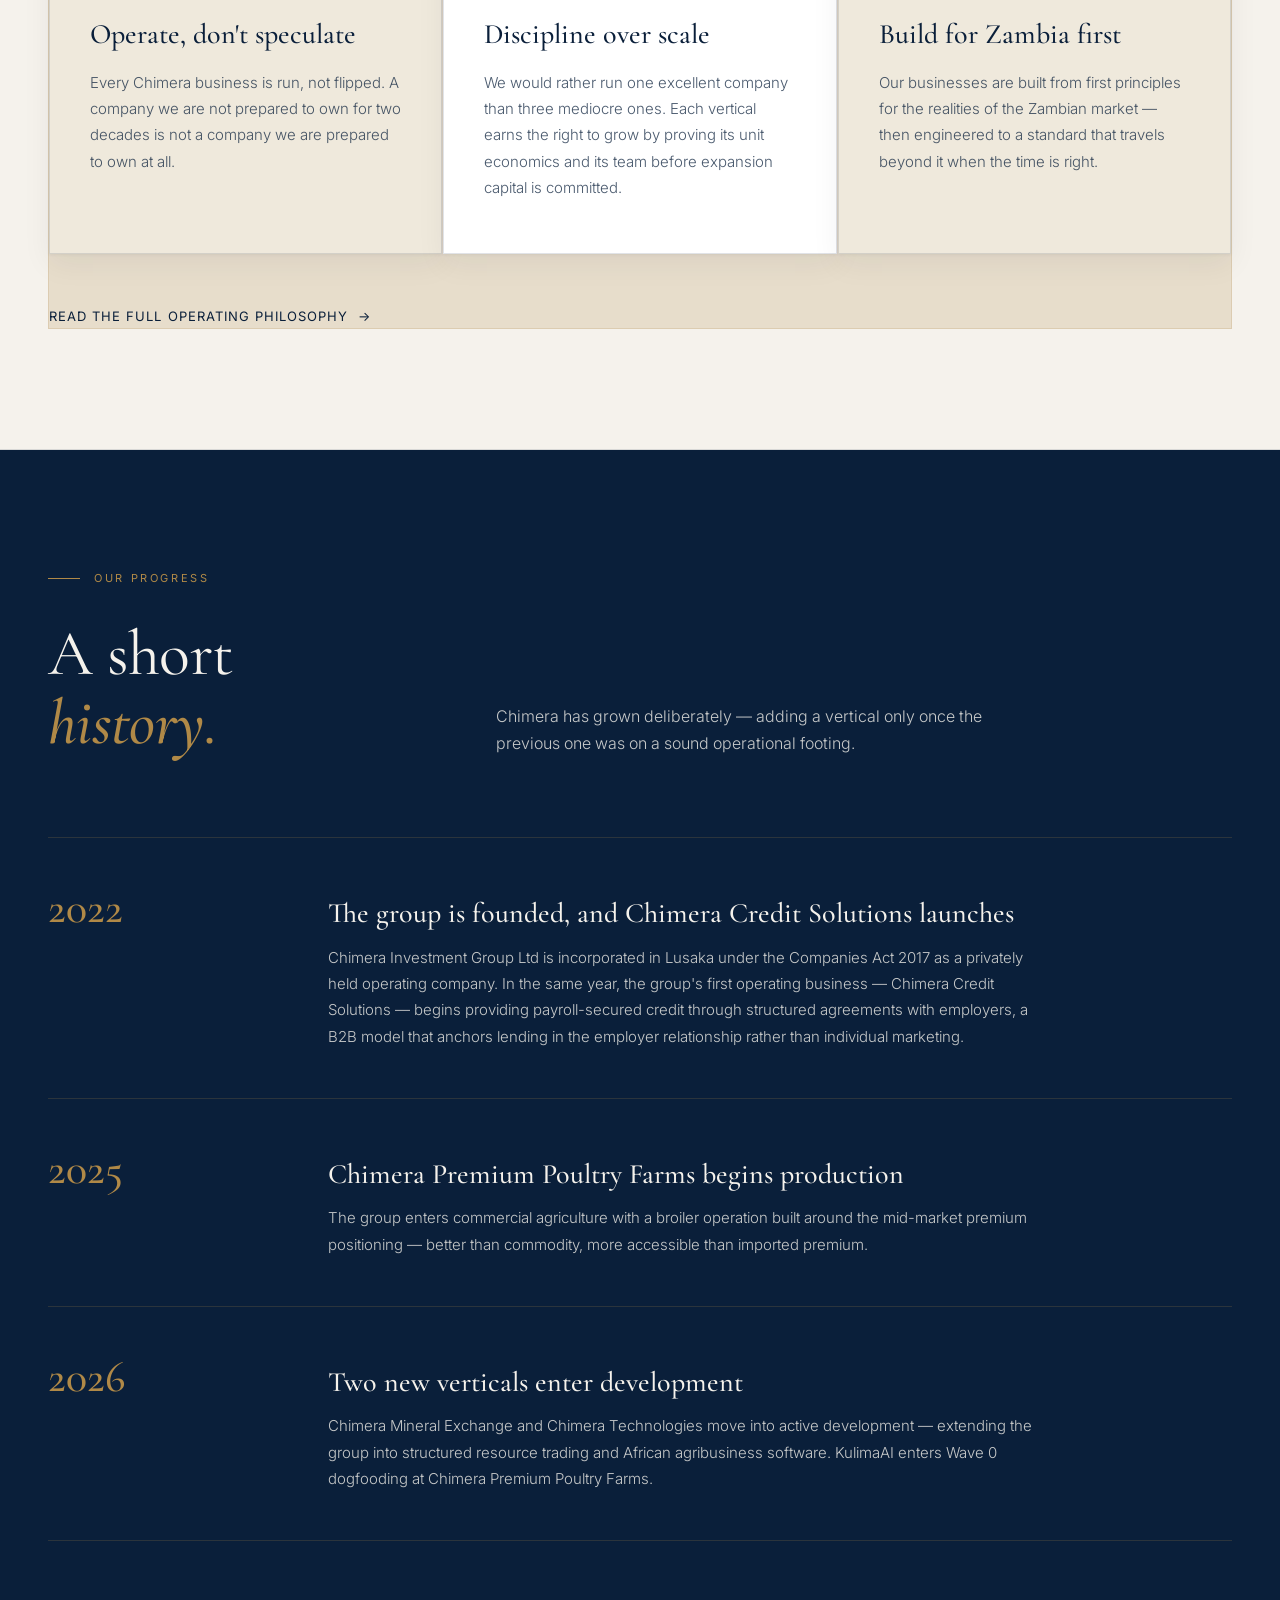
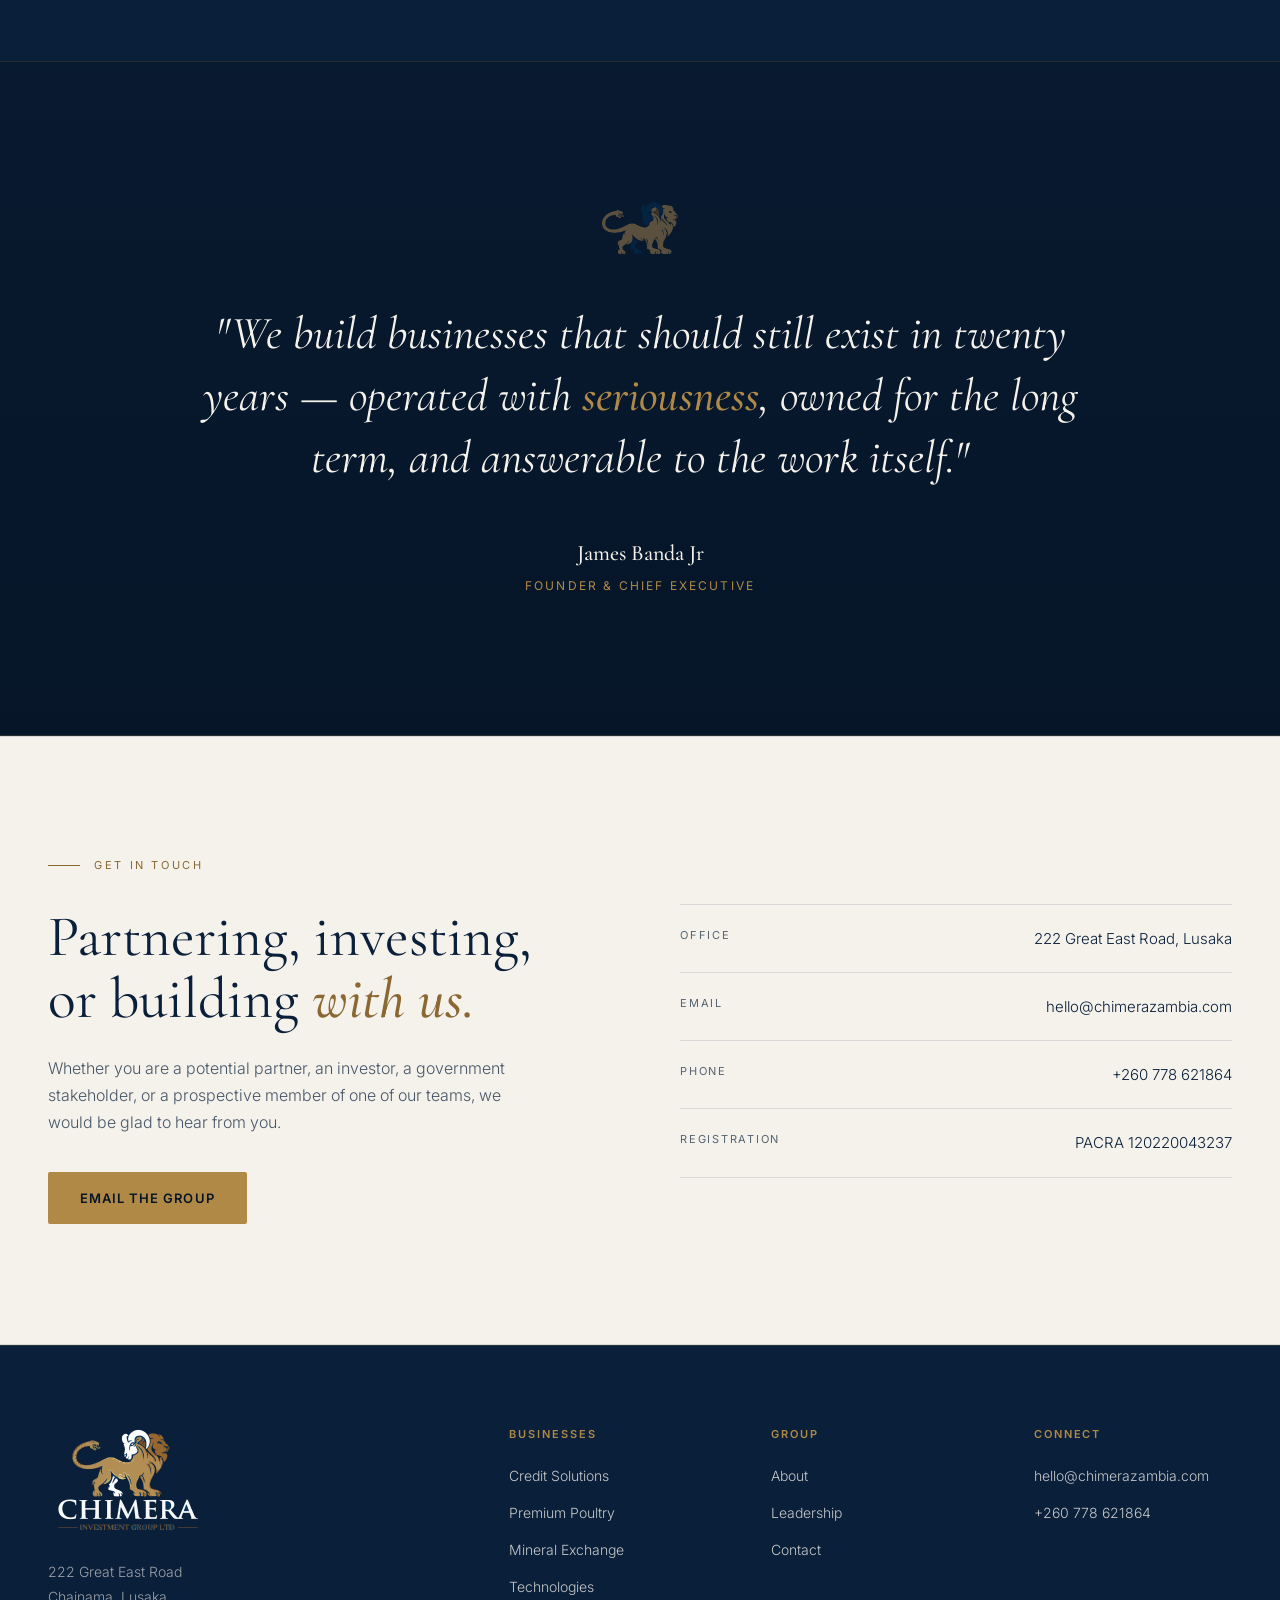
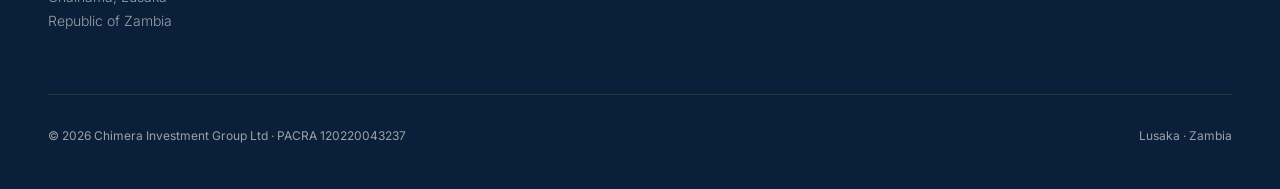
==== commit 0d5ddc16: "Add files via upload" ====
--- a/index.html
+++ b/index.html
@@ -54,9 +54,9 @@
   <img class="hero-watermark" src="assets/chimera-mark-hires.png" alt="">
 
   <div class="eyebrow">Lusaka · Republic of Zambia</div>
-  <h1>A Zambian holding company, built for the <em>long term.</em></h1>
+  <h1>A Zambian operating group, built for the <em>long term.</em></h1>
   <p class="hero-lead">
-    Chimera Investment Group is an operating group, not an investment fund. We build, own, and run businesses across the sectors that build a national economy — finance, agriculture, natural resources, and technology. Each company stands on its own merits, supported by group resources and a shared standard of discipline.
+    Chimera Investment Group invests by building and operating. We found, own, and run businesses across the sectors that build a national economy — finance, agriculture, natural resources, and technology — and we run them for decades, not for exit. Each company stands on its own merits, supported by group resources and held to a single group standard.
   </p>
   <div class="hero-actions">
     <a href="businesses.html" class="btn-primary">View our businesses</a>
@@ -78,12 +78,12 @@
       <div class="glance-label">Year Founded</div>
     </div>
     <div class="glance-cell">
+      <div class="glance-value">21</div>
+      <div class="glance-label">People Employed</div>
+    </div>
+    <div class="glance-cell">
       <div class="glance-value">100%</div>
       <div class="glance-label">Privately Held</div>
-    </div>
-    <div class="glance-cell">
-      <div class="glance-value">ZM</div>
-      <div class="glance-label">Headquartered</div>
     </div>
   </div>
 </div>
@@ -96,7 +96,7 @@
     <div class="section-head">
       <div>
         <div class="eyebrow">Our Businesses</div>
-        <h2 class="section-title">Four verticals.<br><em>One discipline.</em></h2>
+        <h2 class="section-title">Four verticals.<br><em>One standard.</em></h2>
       </div>
       <p class="section-intro">
         We hold and operate businesses across sectors where Zambia has structural opportunity and where serious operators remain scarce. Each company is built to be durable on its own terms — with its own team, its own accountability, and its own balance sheet.
@@ -169,18 +169,19 @@
       <div class="approach-item approach-item-light">
         <div class="approach-num">i.</div>
         <h3 class="approach-title">Operate, don't speculate</h3>
-        <p class="approach-text">Every Chimera business is run, not flipped. We measure ourselves on whether the underlying company is genuinely better each year — in product quality, in margin, in team capability, in customer experience. A company we are not prepared to own for two decades is not a company we are prepared to own at all.</p>
+        <p class="approach-text">Every Chimera business is run, not flipped. A company we are not prepared to own for two decades is not a company we are prepared to own at all.</p>
       </div>
       <div class="approach-item">
         <div class="approach-num">ii.</div>
         <h3 class="approach-title">Discipline over scale</h3>
-        <p class="approach-text">We would rather run one excellent company than three mediocre ones. Each vertical earns the right to grow by proving its unit economics, its operational rigour, and its team. Chimera Credit Solutions launched when the underwriting discipline was in place. Premium Poultry Farms launched when the operational systems could support the brand standard. Mineral Exchange and Technologies will launch the same way.</p>
+        <p class="approach-text">We would rather run one excellent company than three mediocre ones. Each vertical earns the right to grow by proving its unit economics and its team before expansion capital is committed.</p>
       </div>
       <div class="approach-item approach-item-light">
         <div class="approach-num">iii.</div>
         <h3 class="approach-title">Build for Zambia first</h3>
-        <p class="approach-text">Our businesses are designed for the realities of the Zambian market — the regulatory environment, the customer base, the supplier and distribution landscape. Built that way, they are engineered to a standard that travels beyond Zambia when the time is right. We do not import templates and force them to fit. We build from first principles, here.</p>
-      </div>
+        <p class="approach-text">Our businesses are built from first principles for the realities of the Zambian market — then engineered to a standard that travels beyond it when the time is right.</p>
+      </div>
+      <div style="margin-top:48px;"><a href="about.html" class="btn-text">Read the full operating philosophy</a></div>
     </div>
   </div>
 </section>
